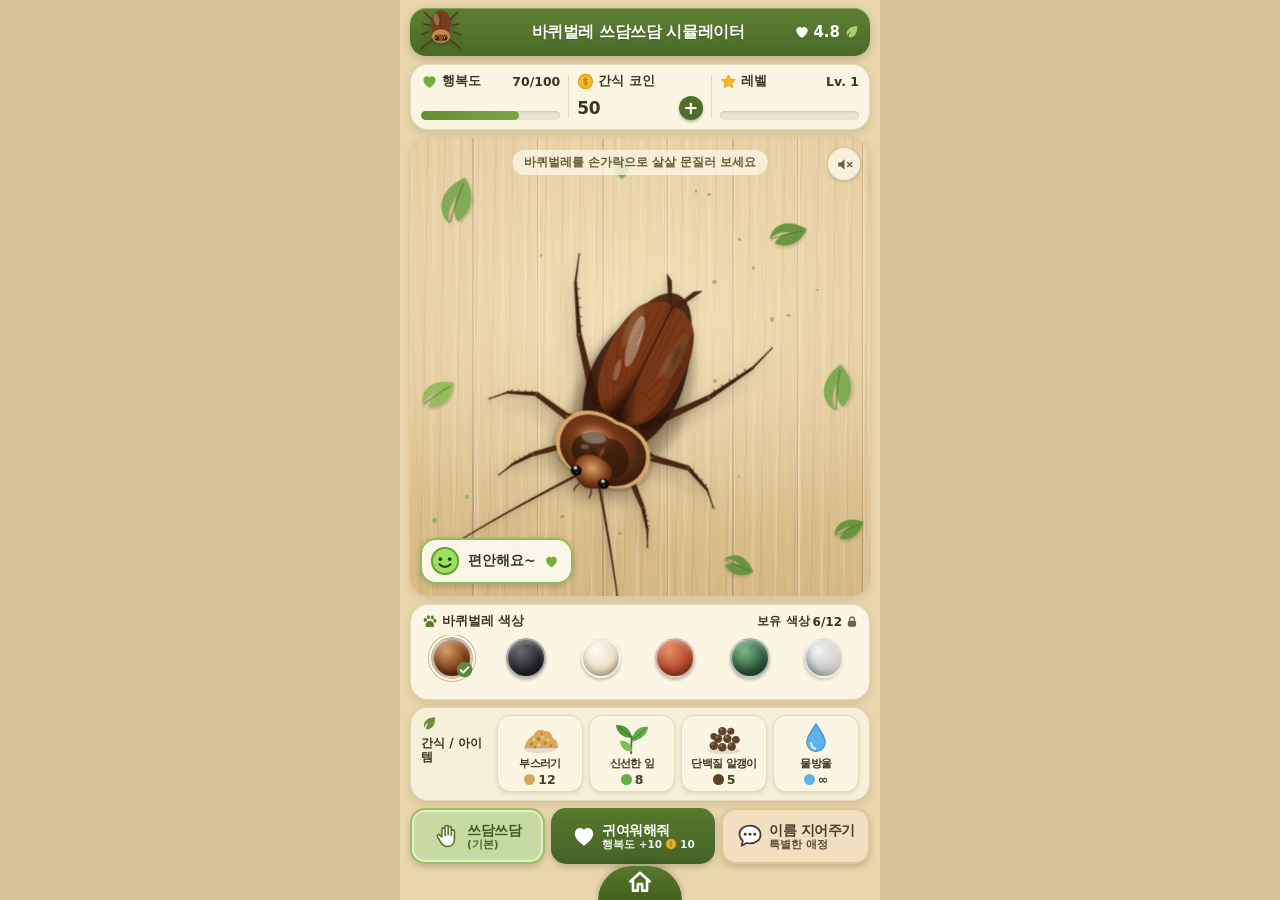
==== cockroach-pet/index.html @ 7bfbb733 "Add cockroach-pet and uv-sunscreen-test app files" ====
<!doctype html>
<html lang="ko">
<head>
<meta charset="utf-8">
<meta name="viewport" content="width=device-width,initial-scale=1,maximum-scale=1,user-scalable=no,viewport-fit=cover">
<meta name="theme-color" content="#4f6f2b">
<title>바퀴벌레 쓰담쓰담 시뮬레이터</title>
<link rel="icon" href="data:image/svg+xml,%3Csvg xmlns='http://www.w3.org/2000/svg' viewBox='0 0 32 32'%3E%3Crect width='32' height='32' rx='8' fill='%234f6f2b'/%3E%3Cellipse cx='16' cy='17' rx='8' ry='10' fill='%238b4a24'/%3E%3Ccircle cx='13' cy='20' r='2' fill='%23fff'/%3E%3Ccircle cx='19' cy='20' r='2' fill='%23fff'/%3E%3C/svg%3E">
<link rel="stylesheet" href="styles.css">
</head>
<body>
<!-- icon sprite -->
<svg width="0" height="0" style="position:absolute" aria-hidden="true">
  <defs>
    <symbol id="i-heart" viewBox="0 0 24 24"><path d="M12 21s-8.5-5.2-8.5-11.2C3.5 6.6 5.8 4.5 8.4 4.5c1.6 0 2.9.8 3.6 2 .7-1.2 2-2 3.6-2 2.6 0 4.9 2.1 4.9 5.3C20.5 15.8 12 21 12 21z" fill="currentColor"/></symbol>
    <symbol id="i-leaf" viewBox="0 0 24 24"><path d="M20 3C9 3 4 9 4 15c0 1.6.4 3 1 4C4.6 17 6 13 11 11c-3 3-4 6-4 9 8 1 13-5 13-17z" fill="currentColor"/></symbol>
    <symbol id="i-star" viewBox="0 0 24 24"><path d="M12 2.5l2.9 6 6.6.9-4.8 4.6 1.2 6.5L12 17.4 6.1 20.5l1.2-6.5L2.5 9.4l6.6-.9z" fill="#f7b92b" stroke="#e39a10" stroke-width="1.2" stroke-linejoin="round"/></symbol>
    <symbol id="i-coin" viewBox="0 0 24 24"><circle cx="12" cy="12" r="10" fill="#f6c038" stroke="#d99a12" stroke-width="1.6"/><circle cx="12" cy="12" r="7" fill="none" stroke="#e8a81c" stroke-width="1.2"/><path d="M12 7v10M14.5 9.2c-.6-.8-1.5-1.1-2.6-1.1-1.4 0-2.4.7-2.4 1.8 0 2.4 5.2 1.2 5.2 3.7 0 1.1-1.1 1.9-2.6 1.9-1.1 0-2.1-.4-2.7-1.2" fill="none" stroke="#b97a0a" stroke-width="1.5" stroke-linecap="round"/></symbol>
    <symbol id="i-paw" viewBox="0 0 24 24"><g fill="currentColor"><ellipse cx="6" cy="10" rx="2.2" ry="2.8"/><ellipse cx="10.5" cy="5.8" rx="2.2" ry="2.8"/><ellipse cx="16" cy="6.2" rx="2.2" ry="2.8"/><ellipse cx="19.6" cy="11" rx="2.2" ry="2.8"/><path d="M12.5 11c-3 0-6 3.5-6 6.3 0 2 1.5 2.7 3 2.7 1.2 0 1.9-.6 3-.6s1.8.6 3 .6c1.5 0 3-.7 3-2.7 0-2.8-3-6.3-6-6.3z"/></g></symbol>
    <symbol id="i-lock" viewBox="0 0 24 24"><rect x="5" y="10" width="14" height="10" rx="2.5" fill="currentColor"/><path d="M8 10V7.5a4 4 0 018 0V10" fill="none" stroke="currentColor" stroke-width="2.4"/></symbol>
    <symbol id="i-check" viewBox="0 0 24 24"><circle cx="12" cy="12" r="11" fill="#5a8a3a"/><path d="M6.5 12.5l3.8 3.8 7.2-7.6" fill="none" stroke="#fff" stroke-width="2.6" stroke-linecap="round" stroke-linejoin="round"/></symbol>
    <symbol id="i-home" viewBox="0 0 24 24"><path d="M3 11.5L12 3.5l9 8M5.5 10v10h4.5v-6h4v6h4.5V10" fill="none" stroke="#fff" stroke-width="2.4" stroke-linecap="round" stroke-linejoin="round"/></symbol>
    <symbol id="i-hand" viewBox="0 0 32 32"><g fill="#fff" stroke="#4f6f2b" stroke-width="1.8" stroke-linejoin="round" stroke-linecap="round"><path d="M9 17V8.5a1.8 1.8 0 013.6 0V15M12.6 14V5.8a1.8 1.8 0 013.6 0V14M16.2 14V6.8a1.8 1.8 0 013.6 0V15M19.8 15v-4.2a1.8 1.8 0 013.6 0V19c0 5-3 9-8.200 9-3.600 0-5.600-1.700-7.600-5l-3.600-6a1.700 1.700 0 012.900-1.800L9 17"/></g></symbol>
    <symbol id="i-chat" viewBox="0 0 32 32"><path d="M16 4C8.800 4 4 8.400 4 14c0 3 1.500 5.600 3.800 7.400L6.500 27l5.600-3c1.200.3 2.500.5 3.900.5 7.200 0 12-4.400 12-10S23.200 4 16 4z" fill="#fff" stroke="#4a3a28" stroke-width="2" stroke-linejoin="round"/><circle cx="10.500" cy="14" r="1.700" fill="#4a3a28"/><circle cx="16" cy="14" r="1.700" fill="#4a3a28"/><circle cx="21.500" cy="14" r="1.700" fill="#4a3a28"/></symbol>
    <symbol id="i-crumb" viewBox="0 0 48 40"><g><ellipse cx="24" cy="33" rx="19" ry="5" fill="#000" opacity=".1"/><path d="M6 32c0-8 6-12 10-15 3-6 9-9 14-5 3-1 8 2 9 8 4 2 7 6 6 12z" fill="#d9a85e"/><g fill="#b98338"><circle cx="14" cy="27" r="2"/><circle cx="22" cy="21" r="2.2"/><circle cx="30" cy="26" r="2"/><circle cx="37" cy="29" r="1.800"/><circle cx="26" cy="15" r="1.600"/><circle cx="18" cy="31" r="1.500"/></g><g fill="#efca84"><circle cx="17" cy="22" r="1.700"/><circle cx="27" cy="19" r="1.600"/><circle cx="33" cy="22" r="1.500"/><circle cx="23" cy="28" r="1.700"/></g></g></symbol>
    <symbol id="i-fleaf" viewBox="0 0 48 40"><g><path d="M23 38c0-8 0-14 1-20" stroke="#3f7a2e" stroke-width="2.200" fill="none" stroke-linecap="round"/><path d="M24 20C12 20 6 13 5 5c9-1 17 3 19 15z" fill="#4f9a3a"/><path d="M24 24C34 22 42 16 43 7c-10-1-18 4-19 17z" fill="#62ae48"/><path d="M24 36C14 36 10 30 10 23c8 0 14 4 14 13z" fill="#7bc25a"/><path d="M24 19C18 15 12 10 8 7M24 22c6-4 12-9 16-13" stroke="#2f6a22" stroke-width="1.200" fill="none" opacity=".6"/></g></symbol>
    <symbol id="i-pellet" viewBox="0 0 48 40"><g><ellipse cx="24" cy="35" rx="19" ry="4" fill="#000" opacity=".1"/><g fill="#5d4128"><circle cx="12" cy="29" r="5"/><circle cx="22" cy="31" r="5"/><circle cx="33" cy="30" r="5"/><circle cx="17" cy="21" r="5"/><circle cx="28" cy="21" r="5"/><circle cx="38" cy="22" r="4.500"/><circle cx="22" cy="12" r="5"/><circle cx="12" cy="18" r="4"/><circle cx="32" cy="12" r="4.200"/></g><g fill="#8d6a45"><circle cx="10.500" cy="27" r="1.700"/><circle cx="20.500" cy="29" r="1.700"/><circle cx="31.500" cy="28" r="1.700"/><circle cx="15.500" cy="19" r="1.700"/><circle cx="26.500" cy="19" r="1.700"/><circle cx="20.500" cy="10" r="1.700"/><circle cx="30.500" cy="10" r="1.500"/></g></g></symbol>
    <symbol id="i-drop" viewBox="0 0 48 48"><path d="M24 4C18 14 11 21 11 30a13 13 0 0026 0c0-9-7-16-13-26z" fill="#5eb2ea"/><path d="M24 4C18 14 11 21 11 30a13 13 0 0026 0c0-9-7-16-13-26z" fill="none" stroke="#3b8fc9" stroke-width="1.500"/><path d="M17 31c0 4 2.500 7 6 8" stroke="#fff" stroke-width="3" stroke-linecap="round" fill="none" opacity=".8"/></symbol>
    <symbol id="i-sound" viewBox="0 0 24 24"><path d="M4 9.500v5h3.500L12 18.500v-13L7.500 9.500z" fill="currentColor"/><path d="M15 9a4 4 0 010 6M17.500 6.500a8 8 0 010 11" fill="none" stroke="currentColor" stroke-width="2" stroke-linecap="round"/></symbol>
    <symbol id="i-mute" viewBox="0 0 24 24"><path d="M4 9.500v5h3.500L12 18.500v-13L7.500 9.500z" fill="currentColor"/><path d="M16 9.500l5 5M21 9.500l-5 5" stroke="currentColor" stroke-width="2" stroke-linecap="round"/></symbol>
    <!-- mini roach for header -->
    <symbol id="i-roach-mini" viewBox="0 0 60 60">
      <g fill="none" stroke="#5a3016" stroke-width="1.7" stroke-linecap="round">
        <path d="M22 44C14 50 8 54 5 58M38 44C46 50 52 54 55 58"/>
        <path d="M16 28L7 26M14 36L5 40M18 20L8 10M44 28L53 26M46 36L55 40M42 20L52 10"/>
      </g>
      <ellipse cx="30" cy="26" rx="13" ry="18" fill="#7a3d1c"/>
      <path d="M30 10C28 22 32 34 30 44" stroke="#4a2410" stroke-width="1" fill="none" opacity=".5"/>
      <ellipse cx="30" cy="42" rx="12" ry="9" fill="#c48a52"/>
      <path d="M22 40C20 44 22 48 30 49C38 48 40 44 38 40Z" fill="#8b4a24"/>
      <ellipse cx="24" cy="20" rx="3.5" ry="8" fill="#fff" opacity=".25" transform="rotate(-12 24 20)"/>
      <circle cx="24.5" cy="45" r="2.6" fill="#1a120c"/><circle cx="35.5" cy="45" r="2.6" fill="#1a120c"/>
      <circle cx="23.6" cy="44.2" r=".8" fill="#fff"/><circle cx="34.6" cy="44.2" r=".8" fill="#fff"/>
    </symbol>
  </defs>
</svg>

<div id="app">
  <header class="top">
    <svg class="top-roach"><use href="#i-roach-mini"/></svg>
    <h1>바퀴벌레 쓰담쓰담 시뮬레이터</h1>
    <button class="rating" id="ratingBtn" aria-label="평점 4.8"><svg class="ic"><use href="#i-heart"/></svg><b>4.8</b><svg class="ic leaf"><use href="#i-leaf"/></svg></button>
  </header>

  <section class="card stats" aria-label="상태">
    <div class="stat">
      <div class="stat-h"><span class="lbl"><svg class="ic green"><use href="#i-heart"/></svg>행복도</span><b id="happyTxt">92/100</b></div>
      <div class="bar"><i id="happyBar"></i></div>
    </div>
    <div class="vsep"></div>
    <div class="stat coin">
      <div class="stat-h"><span class="lbl"><svg class="ic coinic"><use href="#i-coin"/></svg>간식 코인</span></div>
      <div class="coin-row"><b id="coinTxt">0</b><button id="coinPlus" class="plus" aria-label="무료 코인 받기">+</button></div>
    </div>
    <div class="vsep"></div>
    <div class="stat">
      <div class="stat-h"><span class="lbl"><svg class="ic"><use href="#i-star"/></svg>레벨</span><b id="lvTxt">Lv. 1</b></div>
      <div class="bar xp"><i id="xpBar"></i></div>
    </div>
  </section>

  <main id="stage" class="stage">
    <div class="wood"></div>
    <div id="leaves" class="leaves"></div>
    <button id="soundBtn" class="sound" aria-label="소리 켜기/끄기"><svg><use href="#i-mute"/></svg></button>
    <div id="fx" class="fx"></div>

    <div id="petPos" class="pet-pos">
      <div id="nameTag" class="name-tag" hidden><svg class="ic"><use href="#i-heart"/></svg><span id="nameTxt"></span></div>
      <div id="petRot" class="pet-rot">
        <div id="petLean" class="pet-lean">
          <div id="petSquish" class="pet-squish">
            <svg id="pet" class="roach" viewBox="0 0 400 440" aria-label="바퀴벌레">
              <defs>
                <radialGradient id="gWing" cx="32%" cy="28%" r="82%"><stop offset="0" style="stop-color:var(--c1)" stop-opacity=".55"/><stop offset=".22" style="stop-color:var(--c2)"/><stop offset=".72" style="stop-color:var(--c2)"/><stop offset="1" style="stop-color:var(--c3)"/></radialGradient>
                <radialGradient id="gWingR" cx="62%" cy="34%" r="82%"><stop offset="0" style="stop-color:var(--c1)" stop-opacity=".28"/><stop offset=".25" style="stop-color:var(--c2)"/><stop offset=".7" style="stop-color:var(--c2)"/><stop offset="1" style="stop-color:var(--c3)"/></radialGradient>
                <radialGradient id="gAbd" cx="40%" cy="40%" r="75%"><stop offset="0" style="stop-color:var(--c2)"/><stop offset=".7" style="stop-color:var(--c3)"/><stop offset="1" style="stop-color:var(--c3)"/></radialGradient>
                <radialGradient id="gPro" cx="38%" cy="38%" r="72%"><stop offset="0" style="stop-color:var(--c1)" stop-opacity=".85"/><stop offset=".35" style="stop-color:var(--c2)"/><stop offset="1" style="stop-color:var(--c3)"/></radialGradient>
                <radialGradient id="gProPale" cx="48%" cy="50%" r="55%"><stop offset="0" style="stop-color:var(--c2)" stop-opacity=".15"/><stop offset=".55" style="stop-color:var(--c3)" stop-opacity=".35"/><stop offset="1" style="stop-color:var(--c3)" stop-opacity="0"/></radialGradient>
                <radialGradient id="gHead" cx="45%" cy="40%" r="70%"><stop offset="0" style="stop-color:var(--c1)"/><stop offset=".6" style="stop-color:var(--c2)"/><stop offset="1" style="stop-color:var(--c3)"/></radialGradient>
                <radialGradient id="gEye" cx="35%" cy="32%" r="70%"><stop offset="0" stop-color="#3a2a1c"/><stop offset=".45" stop-color="#120e0b"/><stop offset="1" stop-color="#000"/></radialGradient>
                <linearGradient id="gShine" x1="0" y1="0" x2="0.3" y2="1"><stop offset="0" stop-color="#fff" stop-opacity=".7"/><stop offset="1" stop-color="#fff" stop-opacity="0"/></linearGradient>
                <linearGradient id="gSeam" x1="0" y1="0" x2="1" y2="0"><stop offset="0" style="stop-color:var(--c3)" stop-opacity="0"/><stop offset=".5" style="stop-color:var(--c3)" stop-opacity=".85"/><stop offset="1" style="stop-color:var(--c3)" stop-opacity="0"/></linearGradient>
                <filter id="fChitin" x="-8%" y="-8%" width="116%" height="116%" color-interpolation-filters="sRGB">
                  <feTurbulence type="fractalNoise" baseFrequency="0.85 .7" numOctaves="3" seed="7" result="n"/>
                  <feColorMatrix in="n" type="matrix" values="0 0 0 0 0.45  0 0 0 0 0.32  0 0 0 0 0.18  0 0 0 0.22 0" result="grain"/>
                  <feBlend in="SourceGraphic" in2="grain" mode="overlay" result="g"/>
                  <feComposite in="g" in2="SourceAlpha" operator="in"/>
                </filter>
                <filter id="fFine" x="-8%" y="-8%" width="116%" height="116%" color-interpolation-filters="sRGB">
                  <feTurbulence type="fractalNoise" baseFrequency="1.8 1.5" numOctaves="2" seed="3" result="n"/>
                  <feColorMatrix in="n" type="matrix" values="0 0 0 0 0.5  0 0 0 0 0.45  0 0 0 0 0.35  0 0 0 0.1 0" result="grain"/>
                  <feBlend in="SourceGraphic" in2="grain" mode="soft-light" result="g"/>
                  <feComposite in="g" in2="SourceAlpha" operator="in"/>
                </filter>
                <filter id="fSoftBlur" x="-20%" y="-20%" width="140%" height="140%">
                  <feGaussianBlur stdDeviation="7"/>
                </filter>
              </defs>

              <!-- contact shadow on the wood -->
              <ellipse class="shadow" cx="206" cy="268" rx="78" ry="128" fill="#2a180c" opacity=".22" filter="url(#fSoftBlur)"/>

              <!-- antennae (under the head / pronotum) -->
              <g class="ant antL">
                <path class="ant-body" d="M 180.7 397.1 L 176.8 402.5 L 172.8 408.0 L 168.7 413.6 L 164.5 419.3 L 160.3 425.2 L 156.1 431.1 L 151.8 437.0 L 147.4 443.1 L 143.1 449.3 L 138.6 455.5 L 134.2 461.8 L 129.7 468.2 L 125.2 474.6 L 120.7 481.1 L 116.2 487.6 L 111.6 494.2 L 107.1 500.9 L 102.6 507.6 L 98.0 514.4 L 93.5 521.2 L 89.0 528.0 L 84.5 534.9 L 80.1 541.8 L 75.7 548.7 L 71.3 555.7 L 66.9 562.7 L 62.6 569.7 L 58.3 576.7 L 54.1 583.8 L 50.0 590.8 L 45.9 597.9 L 41.8 604.9 L 42.2 605.1 L 46.3 598.1 L 50.4 591.1 L 54.7 584.1 L 58.9 577.1 L 63.3 570.1 L 67.7 563.2 L 72.1 556.2 L 76.6 549.3 L 81.1 542.4 L 85.6 535.6 L 90.1 528.8 L 94.7 522.0 L 99.3 515.2 L 103.9 508.5 L 108.5 501.9 L 113.1 495.3 L 117.7 488.7 L 122.3 482.2 L 126.9 475.8 L 131.5 469.4 L 136.0 463.1 L 140.5 456.8 L 145.0 450.7 L 149.5 444.6 L 153.9 438.6 L 158.2 432.6 L 162.6 426.8 L 166.8 421.0 L 171.0 415.4 L 175.2 409.8 L 179.3 404.3 L 183.3 398.9 Z"/>
                <g class="ant-rings"><circle cx="174.0" cy="408.9" r="1.15"/><circle cx="165.7" cy="420.2" r="1.10"/><circle cx="157.2" cy="431.8" r="1.05"/><circle cx="148.5" cy="443.8" r="1.00"/><circle cx="139.6" cy="456.2" r="0.95"/><circle cx="130.6" cy="468.8" r="0.90"/><circle cx="121.5" cy="481.6" r="0.85"/><circle cx="112.4" cy="494.8" r="0.80"/><circle cx="103.2" cy="508.1" r="0.75"/><circle cx="94.1" cy="521.6" r="0.70"/><circle cx="85.1" cy="535.2" r="0.65"/><circle cx="76.1" cy="549.0" r="0.60"/><circle cx="67.3" cy="562.9" r="0.55"/><circle cx="58.6" cy="576.9" r="0.50"/><circle cx="50.2" cy="590.9" r="0.45"/></g>
              </g>
              <g class="ant antR">
                <path class="ant-body" d="M 216.7 398.9 L 220.7 404.3 L 224.8 409.8 L 229.0 415.4 L 233.2 421.0 L 237.4 426.8 L 241.8 432.6 L 246.1 438.6 L 250.5 444.6 L 255.0 450.7 L 259.5 456.8 L 264.0 463.1 L 268.5 469.4 L 273.1 475.8 L 277.7 482.2 L 282.3 488.7 L 286.9 495.3 L 291.5 501.9 L 296.1 508.5 L 300.7 515.2 L 305.3 522.0 L 309.9 528.8 L 314.4 535.6 L 318.9 542.4 L 323.4 549.3 L 327.9 556.2 L 332.3 563.2 L 336.7 570.1 L 341.1 577.1 L 345.3 584.1 L 349.6 591.1 L 353.7 598.1 L 357.8 605.1 L 358.2 604.9 L 354.1 597.9 L 350.0 590.8 L 345.9 583.8 L 341.7 576.7 L 337.4 569.7 L 333.1 562.7 L 328.7 555.7 L 324.3 548.7 L 319.9 541.8 L 315.5 534.9 L 311.0 528.0 L 306.5 521.2 L 302.0 514.4 L 297.4 507.6 L 292.9 500.9 L 288.4 494.2 L 283.8 487.6 L 279.3 481.1 L 274.8 474.6 L 270.3 468.2 L 265.8 461.8 L 261.4 455.5 L 256.9 449.3 L 252.6 443.1 L 248.2 437.0 L 243.9 431.1 L 239.7 425.2 L 235.5 419.3 L 231.3 413.6 L 227.2 408.0 L 223.2 402.5 L 219.3 397.1 Z"/>
                <g class="ant-rings"><circle cx="226.0" cy="408.9" r="1.15"/><circle cx="234.3" cy="420.2" r="1.10"/><circle cx="242.8" cy="431.8" r="1.05"/><circle cx="251.5" cy="443.8" r="1.00"/><circle cx="260.4" cy="456.2" r="0.95"/><circle cx="269.4" cy="468.8" r="0.90"/><circle cx="278.5" cy="481.6" r="0.85"/><circle cx="287.6" cy="494.8" r="0.80"/><circle cx="296.8" cy="508.1" r="0.75"/><circle cx="305.9" cy="521.6" r="0.70"/><circle cx="314.9" cy="535.2" r="0.65"/><circle cx="323.9" cy="549.0" r="0.60"/><circle cx="332.7" cy="562.9" r="0.55"/><circle cx="341.4" cy="576.9" r="0.50"/><circle cx="349.8" cy="590.9" r="0.45"/></g>
              </g>

              <g class="legs">
                <g class="leg lL1">
        <path class="coxa" d="M 161.1 350.3 L 156.7 353.9 L 152.3 357.5 L 147.9 361.2 L 143.5 364.8 L 148.5 371.2 L 153.1 367.8 L 157.7 364.5 L 162.3 361.1 L 166.9 357.7 Z"/>
        <path class="femur" d="M 143.5 365.2 L 138.0 370.3 L 132.4 375.5 L 126.9 380.6 L 121.3 385.8 L 115.8 390.9 L 110.3 396.1 L 113.7 399.9 L 119.5 395.1 L 125.3 390.2 L 131.1 385.4 L 136.9 380.5 L 142.7 375.7 L 148.5 370.8 Z"/>
        <path class="tibia" d="M 110.2 396.7 L 107.0 401.1 L 103.8 405.5 L 100.6 409.9 L 97.4 414.4 L 94.2 418.8 L 91.0 423.2 L 93.0 424.8 L 96.5 420.6 L 99.9 416.3 L 103.4 412.1 L 106.8 407.8 L 110.3 403.6 L 113.8 399.3 Z"/>
        <g class="spines"><line x1="108.4" y1="402.7" x2="106.0" y2="399.0"/><line x1="103.7" y1="408.7" x2="101.3" y2="405.1"/><line x1="99.1" y1="414.8" x2="96.7" y2="411.1"/><line x1="94.4" y1="420.9" x2="92.0" y2="417.2"/></g>
        <path class="tarsus" d="M 91.1 423.5 L 88.7 428.6 L 86.4 433.7 L 84.1 438.8 L 81.7 443.9 L 82.3 444.1 L 84.9 439.2 L 87.6 434.3 L 90.3 429.4 L 92.9 424.5 Z"/>
        <path class="claw" d="M 82.0 444.0 L 79.3 446.2 M 82.0 444.0 L 81.8 447.5"/>
        <circle class="joint" cx="146.0" cy="368.0" r="2.8"/>
        <circle class="joint" cx="112.0" cy="398.0" r="2.2"/>
        <circle class="joint" cx="92.0" cy="424.0" r="1.6"/>
      </g><g class="leg lR1">
        <path class="coxa" d="M 233.1 357.7 L 237.7 361.1 L 242.3 364.5 L 246.9 367.8 L 251.5 371.2 L 256.5 364.8 L 252.1 361.2 L 247.7 357.5 L 243.3 353.9 L 238.9 350.3 Z"/>
        <path class="femur" d="M 251.5 370.8 L 257.3 375.7 L 263.1 380.5 L 268.9 385.4 L 274.7 390.2 L 280.5 395.1 L 286.3 399.9 L 289.7 396.1 L 284.2 390.9 L 278.7 385.8 L 273.1 380.6 L 267.6 375.5 L 262.0 370.3 L 256.5 365.2 Z"/>
        <path class="tibia" d="M 286.2 399.3 L 289.7 403.6 L 293.2 407.8 L 296.6 412.1 L 300.1 416.3 L 303.5 420.6 L 307.0 424.8 L 309.0 423.2 L 305.8 418.8 L 302.6 414.4 L 299.4 409.9 L 296.2 405.5 L 293.0 401.1 L 289.8 396.7 Z"/>
        <g class="spines"><line x1="291.6" y1="402.7" x2="294.0" y2="399.0"/><line x1="296.3" y1="408.7" x2="298.7" y2="405.1"/><line x1="300.9" y1="414.8" x2="303.3" y2="411.1"/><line x1="305.6" y1="420.9" x2="308.0" y2="417.2"/></g>
        <path class="tarsus" d="M 307.1 424.5 L 309.7 429.4 L 312.4 434.3 L 315.1 439.2 L 317.7 444.1 L 318.3 443.9 L 315.9 438.8 L 313.6 433.7 L 311.3 428.6 L 308.9 423.5 Z"/>
        <path class="claw" d="M 318.0 444.0 L 318.2 447.5 M 318.0 444.0 L 320.7 446.2"/>
        <circle class="joint" cx="254.0" cy="368.0" r="2.8"/>
        <circle class="joint" cx="288.0" cy="398.0" r="2.2"/>
        <circle class="joint" cx="308.0" cy="424.0" r="1.6"/>
      </g><g class="leg lL2">
        <path class="coxa" d="M 155.1 318.6 L 149.1 319.8 L 143.2 321.1 L 137.2 322.3 L 131.3 323.6 L 132.7 332.4 L 138.8 331.7 L 144.8 330.9 L 150.9 330.2 L 156.9 329.4 Z"/>
        <path class="femur" d="M 132.8 323.8 L 123.7 322.4 L 114.7 320.9 L 105.7 319.5 L 96.6 318.0 L 87.6 316.6 L 78.5 315.1 L 77.5 320.9 L 86.4 322.7 L 95.4 324.6 L 104.3 326.5 L 113.3 328.4 L 122.3 330.3 L 131.2 332.2 Z"/>
        <path class="tibia" d="M 77.0 315.7 L 70.8 318.6 L 64.5 321.4 L 58.3 324.2 L 52.0 327.0 L 45.7 329.9 L 39.5 332.7 L 40.5 335.3 L 46.9 332.8 L 53.3 330.3 L 59.7 327.8 L 66.2 325.3 L 72.6 322.8 L 79.0 320.3 Z"/>
        <g class="spines"><line x1="71.2" y1="320.9" x2="70.9" y2="316.5"/><line x1="62.3" y1="324.6" x2="62.0" y2="320.2"/><line x1="53.4" y1="328.3" x2="53.2" y2="324.0"/><line x1="44.6" y1="332.1" x2="44.3" y2="327.7"/></g>
        <path class="tarsus" d="M 39.2 333.2 L 34.9 337.9 L 30.5 342.5 L 26.1 347.1 L 21.8 351.8 L 22.2 352.2 L 26.9 347.9 L 31.5 343.5 L 36.1 339.1 L 40.8 334.8 Z"/>
        <path class="claw" d="M 22.0 352.0 L 18.7 353.3 M 22.0 352.0 L 20.7 355.3"/>
        <circle class="joint" cx="132.0" cy="328.0" r="2.8"/>
        <circle class="joint" cx="78.0" cy="318.0" r="2.2"/>
        <circle class="joint" cx="40.0" cy="334.0" r="1.6"/>
      </g><g class="leg lR2">
        <path class="coxa" d="M 243.1 329.4 L 249.1 330.2 L 255.2 330.9 L 261.2 331.7 L 267.3 332.4 L 268.7 323.6 L 262.8 322.3 L 256.8 321.1 L 250.9 319.8 L 244.9 318.6 Z"/>
        <path class="femur" d="M 268.8 332.2 L 277.7 330.3 L 286.7 328.4 L 295.7 326.5 L 304.6 324.6 L 313.6 322.7 L 322.5 320.9 L 321.5 315.1 L 312.4 316.6 L 303.4 318.0 L 294.3 319.5 L 285.3 320.9 L 276.3 322.4 L 267.2 323.8 Z"/>
        <path class="tibia" d="M 321.0 320.3 L 327.4 322.8 L 333.8 325.3 L 340.3 327.8 L 346.7 330.3 L 353.1 332.8 L 359.5 335.3 L 360.5 332.7 L 354.3 329.9 L 348.0 327.0 L 341.7 324.2 L 335.5 321.4 L 329.2 318.6 L 323.0 315.7 Z"/>
        <g class="spines"><line x1="328.8" y1="320.9" x2="329.1" y2="316.5"/><line x1="337.7" y1="324.6" x2="338.0" y2="320.2"/><line x1="346.6" y1="328.3" x2="346.8" y2="324.0"/><line x1="355.4" y1="332.1" x2="355.7" y2="327.7"/></g>
        <path class="tarsus" d="M 359.2 334.8 L 363.9 339.1 L 368.5 343.5 L 373.1 347.9 L 377.8 352.2 L 378.2 351.8 L 373.9 347.1 L 369.5 342.5 L 365.1 337.9 L 360.8 333.2 Z"/>
        <path class="claw" d="M 378.0 352.0 L 379.3 355.3 M 378.0 352.0 L 381.3 353.3"/>
        <circle class="joint" cx="268.0" cy="328.0" r="2.8"/>
        <circle class="joint" cx="322.0" cy="318.0" r="2.2"/>
        <circle class="joint" cx="360.0" cy="334.0" r="1.6"/>
      </g><g class="leg lL3">
        <path class="coxa" d="M 171.9 289.1 L 166.7 285.3 L 161.6 281.5 L 156.4 277.7 L 151.3 273.9 L 144.7 282.1 L 149.6 286.3 L 154.4 290.5 L 159.3 294.7 L 164.1 298.9 Z"/>
        <path class="femur" d="M 151.9 274.9 L 143.0 264.4 L 134.1 253.9 L 125.2 243.4 L 116.3 232.9 L 107.4 222.5 L 98.5 212.0 L 93.5 216.0 L 102.0 226.9 L 110.4 237.7 L 118.8 248.6 L 127.3 259.4 L 135.7 270.3 L 144.1 281.1 Z"/>
        <path class="tibia" d="M 98.4 212.6 L 91.8 201.7 L 85.3 190.8 L 78.8 179.9 L 72.3 169.0 L 65.8 158.2 L 59.3 147.3 L 56.7 148.7 L 62.9 159.8 L 69.0 171.0 L 75.2 182.1 L 81.3 193.2 L 87.5 204.3 L 93.6 215.4 Z"/>
        <g class="spines"><line x1="89.2" y1="202.1" x2="94.7" y2="201.1"/><line x1="82.5" y1="190.6" x2="88.0" y2="189.5"/><line x1="75.9" y1="179.0" x2="81.4" y2="178.0"/><line x1="69.2" y1="167.5" x2="74.7" y2="166.4"/><line x1="62.6" y1="155.9" x2="68.1" y2="154.9"/></g>
        <path class="tarsus" d="M 59.1 147.6 L 55.9 138.7 L 52.7 129.8 L 49.5 120.8 L 46.3 111.9 L 45.7 112.1 L 48.5 121.2 L 51.3 130.2 L 54.1 139.3 L 56.9 148.4 Z"/>
        <path class="claw" d="M 46.0 112.0 L 46.3 108.5 M 46.0 112.0 L 43.7 109.4"/>
        <circle class="joint" cx="148.0" cy="278.0" r="3.4"/>
        <circle class="joint" cx="96.0" cy="214.0" r="2.6"/>
        <circle class="joint" cx="58.0" cy="148.0" r="1.6"/>
      </g><g class="leg lR3">
        <path class="coxa" d="M 235.9 298.9 L 240.7 294.7 L 245.6 290.5 L 250.4 286.3 L 255.3 282.1 L 248.7 273.9 L 243.6 277.7 L 238.4 281.5 L 233.3 285.3 L 228.1 289.1 Z"/>
        <path class="femur" d="M 255.9 281.1 L 264.3 270.3 L 272.7 259.4 L 281.2 248.6 L 289.6 237.7 L 298.0 226.9 L 306.5 216.0 L 301.5 212.0 L 292.6 222.5 L 283.7 232.9 L 274.8 243.4 L 265.9 253.9 L 257.0 264.4 L 248.1 274.9 Z"/>
        <path class="tibia" d="M 306.4 215.4 L 312.5 204.3 L 318.7 193.2 L 324.8 182.1 L 331.0 171.0 L 337.1 159.8 L 343.3 148.7 L 340.7 147.3 L 334.2 158.2 L 327.7 169.0 L 321.2 179.9 L 314.7 190.8 L 308.2 201.7 L 301.6 212.6 Z"/>
        <g class="spines"><line x1="310.8" y1="202.1" x2="305.3" y2="201.1"/><line x1="317.5" y1="190.6" x2="312.0" y2="189.5"/><line x1="324.1" y1="179.0" x2="318.6" y2="178.0"/><line x1="330.8" y1="167.5" x2="325.3" y2="166.4"/><line x1="337.4" y1="155.9" x2="331.9" y2="154.9"/></g>
        <path class="tarsus" d="M 343.1 148.4 L 345.9 139.3 L 348.7 130.2 L 351.5 121.2 L 354.3 112.1 L 353.7 111.9 L 350.5 120.8 L 347.3 129.8 L 344.1 138.7 L 340.9 147.6 Z"/>
        <path class="claw" d="M 354.0 112.0 L 356.3 109.4 M 354.0 112.0 L 353.7 108.5"/>
        <circle class="joint" cx="252.0" cy="278.0" r="3.4"/>
        <circle class="joint" cx="304.0" cy="214.0" r="2.6"/>
        <circle class="joint" cx="342.0" cy="148.0" r="1.6"/>
      </g>
              </g>

              <g class="torso">
                <!-- abdomen under the wings, scalloped sides showing -->
                <g class="abd" filter="url(#fChitin)">
                  <path class="abd-body" d="M 200 100
                    C 184 100, 170 116, 162 136
                    C 146 170, 136 202, 134 232
                    C 132 266, 140 296, 154 320
                    C 168 328, 232 328, 246 320
                    C 260 296, 268 266, 266 232
                    C 264 202, 254 170, 238 136
                    C 230 116, 216 100, 200 100 Z"/>
                  <g class="segs"><path d="M 180.0 128.0 Q 200 124.5 220.0 128.0"/><path d="M 175.2 148.0 Q 200 144.5 224.8 148.0"/><path d="M 170.3 168.0 Q 200 164.5 229.7 168.0"/><path d="M 164.9 190.0 Q 200 186.5 235.1 190.0"/><path d="M 159.5 212.0 Q 200 208.5 240.5 212.0"/><path d="M 154.1 234.0 Q 200 230.5 245.9 234.0"/><path d="M 148.8 256.0 Q 200 252.5 251.2 256.0"/><path d="M 143.9 276.0 Q 200 272.5 256.1 276.0"/><path d="M 139.5 294.0 Q 200 290.5 260.5 294.0"/></g>
                </g>

                <!-- cerci at the tail -->
                <g class="cerci">
                  <path d="M 193 116 C 184 102, 178 90, 172 80 L 182 86 C 188 98, 193 110, 198 118 Z"/>
                  <path d="M 207 116 C 216 102, 222 90, 228 80 L 218 86 C 212 98, 207 110, 202 118 Z"/>
                </g>

                <!-- tegmina (wing covers) -->
                <g class="wings" filter="url(#fChitin)">
                  <path class="wing wingL" d="M 201 308
                    C 178 304, 154 288, 146 248
                    C 138 208, 142 168, 156 140
                    C 168 122, 186 113, 200 118
                    C 202 170, 204 250, 201 308 Z" fill="url(#gWing)"/>
                  <path class="wing wingR" d="M 199 308
                    C 222 304, 246 288, 254 248
                    C 262 208, 258 168, 244 140
                    C 232 122, 214 113, 200 118
                    C 198 170, 196 250, 199 308 Z" fill="url(#gWingR)"/>
                  <path class="wing-shade" d="M 199 308
                    C 222 304, 246 288, 254 248
                    C 262 208, 258 168, 244 140
                    C 238 155, 248 210, 244 255
                    C 238 285, 220 304, 199 308 Z" fill="var(--c3)" opacity=".28"/>
                  <g class="veins veinsL"><path d="M 194.0 302.0 Q 190.0 212.0 194.0 122.0"/><path d="M 194.0 302.0 Q 184.0 214.0 184.0 126.0"/><path d="M 194.0 302.0 Q 177.0 220.0 172.0 138.0"/><path d="M 194.0 302.0 Q 170.0 231.0 160.0 160.0"/><path d="M 194.0 302.0 Q 164.0 246.0 150.0 190.0"/><path d="M 194.0 302.0 Q 162.0 266.0 148.0 230.0"/><path d="M 194.0 302.0 Q 165.0 283.5 156.0 265.0"/><path d="M 182.0 170.0 L 164.0 178.0"/><path d="M 186.0 210.0 L 158.0 218.0"/><path d="M 188.0 250.0 L 160.0 255.0"/></g>
                  <g class="veins veinsR"><path d="M 206.0 302.0 Q 210.0 212.0 206.0 122.0"/><path d="M 206.0 302.0 Q 216.0 214.0 216.0 126.0"/><path d="M 206.0 302.0 Q 223.0 220.0 228.0 138.0"/><path d="M 206.0 302.0 Q 230.0 231.0 240.0 160.0"/><path d="M 206.0 302.0 Q 236.0 246.0 250.0 190.0"/><path d="M 206.0 302.0 Q 238.0 266.0 252.0 230.0"/><path d="M 206.0 302.0 Q 235.0 283.5 244.0 265.0"/><path d="M 218.0 170.0 L 236.0 178.0"/><path d="M 214.0 210.0 L 242.0 218.0"/><path d="M 212.0 250.0 L 240.0 255.0"/></g>
                  <!-- center seam -->
                  <path class="seam" d="M 200 118 C 199 170, 201 250, 200 306"/>
                  <!-- specular highlights -->
                  <ellipse cx="172" cy="188" rx="9" ry="38" fill="#fff" opacity=".34" transform="rotate(-9 172 188)"/>
                  <ellipse cx="168" cy="236" rx="4.5" ry="16" fill="#fff" opacity=".22" transform="rotate(-11 168 236)"/>
                  <path d="M 166 152 C 170 148, 180 160, 178 190" fill="none" stroke="#fff" stroke-width="2.2" stroke-linecap="round" opacity=".28"/>
                  <ellipse cx="228" cy="200" rx="6" ry="20" fill="#fff" opacity=".08" transform="rotate(8 228 200)"/>
                </g>

                <!-- pronotum shield -->
                <g class="pron" filter="url(#fFine)">
                  <!-- pale tan margin, slim, strongest at the sides and rear -->
                  <path class="pro-pale" d="M 200 302
                    C 238 296, 266 312, 270 342
                    C 274 364, 262 386, 230 394
                    C 216 398, 184 398, 170 394
                    C 138 386, 126 364, 130 342
                    C 134 312, 162 296, 200 302 Z"/>
                  <!-- mid-brown disc, only a slim inset so the rim stays thin; front almost flush -->
                  <path class="pro-body" d="M 200 307
                    C 234 302, 260 316, 264 342
                    C 267 362, 256 384, 228 392
                    C 214 396, 186 396, 172 392
                    C 144 384, 133 362, 136 342
                    C 140 316, 166 302, 200 307 Z" fill="url(#gPro)"/>
                  <!-- dark central blotches (American cockroach mask) -->
                  <path class="pro-blotch" d="M 200 330
                    C 184 324, 166 332, 158 350
                    C 152 368, 166 382, 190 384
                    C 196 374, 198 356, 200 342 Z"/>
                  <path class="pro-blotch" d="M 200 330
                    C 216 324, 234 332, 242 350
                    C 248 368, 234 382, 210 384
                    C 204 374, 202 356, 200 342 Z"/>
                  <ellipse cx="200" cy="352" rx="20" ry="14" fill="url(#gProPale)"/>
                  <ellipse cx="180" cy="338" rx="18" ry="9" fill="#fff" opacity=".28" transform="rotate(-16 180 338)"/>
                  <ellipse cx="174" cy="356" rx="6" ry="3.5" fill="#fff" opacity=".2" transform="rotate(-20 174 356)"/>
                  <path class="pro-edge" d="M 200 300
                    C 240 294, 268 310, 274 342
                    C 278 366, 264 388, 232 396
                    C 216 400, 184 400, 168 396
                    C 136 388, 122 366, 126 342
                    C 132 310, 160 294, 200 300 Z" fill="none"/>
                </g>

                <!-- head (peeking from under the front of the pronotum) -->
                <g class="head">
                  <g class="headbob">
                    <path class="head-body" d="M 172 378
                      C 174 366, 186 360, 200 360
                      C 214 360, 226 366, 228 378
                      C 230 390, 222 404, 200 408
                      C 178 404, 170 390, 172 378 Z" fill="url(#gHead)"/>
                    <path class="head-edge" d="M 172 378
                      C 174 366, 186 360, 200 360
                      C 214 360, 226 366, 228 378
                      C 230 390, 222 404, 200 408
                      C 178 404, 170 390, 172 378 Z" fill="none"/>
                    <g class="eyes">
                      <g class="eye">
                        <ellipse cx="178" cy="392" rx="8.2" ry="7.4" fill="url(#gEye)"/>
                        <ellipse cx="175.6" cy="389.2" rx="2.6" ry="2.1" fill="#fff" opacity=".9"/>
                        <ellipse cx="180.2" cy="393.8" rx="1.1" ry=".8" fill="#fff" opacity=".55"/>
                      </g>
                      <g class="eye">
                        <ellipse cx="222" cy="392" rx="8.2" ry="7.4" fill="url(#gEye)"/>
                        <ellipse cx="219.6" cy="389.2" rx="2.6" ry="2.1" fill="#fff" opacity=".9"/>
                        <ellipse cx="224.2" cy="393.8" rx="1.1" ry=".8" fill="#fff" opacity=".55"/>
                      </g>
                    </g>
                    <g class="lids">
                      <path d="M 169.5 390 A 8.2 7.4 0 0 1 186.5 390"/>
                      <path d="M 213.5 390 A 8.2 7.4 0 0 1 230.5 390"/>
                    </g>
                    <!-- palps / mandibles (for eating) -->
                    <g class="palps">
                      <path class="palp palpL" d="M 192 404 C 188 412, 186 416, 188 420"/>
                      <path class="palp palpR" d="M 208 404 C 212 412, 214 416, 212 420"/>
                    </g>
                    <g class="chew"><circle cx="196" cy="412" r="1.8"/><circle cx="204" cy="413" r="1.4"/></g>
                    <!-- kept for JS/CSS compatibility; hidden by default, almost unused on the realistic face -->
                    <g class="brows"><path d="M 170 382 L 186 386"/><path d="M 230 382 L 214 386"/></g>
                    <path class="m m-smile" d="M 194 402 Q 200 406 206 402"/>
                    <ellipse class="m m-open" cx="200" cy="404" rx="3.2" ry="2.2"/>
                    <path class="m m-flat" d="M 194 403 Q 200 401 206 403"/>
                  </g>
                  <ellipse class="hit-head" cx="200" cy="382" rx="50" ry="40" fill="transparent"/>
                </g>
              </g>

              <ellipse class="hit-back" cx="200" cy="210" rx="76" ry="112" fill="transparent"/>
              <ellipse class="hit-head" cx="200" cy="382" rx="50" ry="40" fill="transparent"/>
            </svg>
          </div>
        </div>
      </div>
    </div>

    <div id="mood" class="mood"><svg class="face" viewBox="0 0 32 32"><circle cx="16" cy="16" r="14" fill="#9be15d" stroke="#5fa02f" stroke-width="2"/><g id="faceG"></g></svg><span id="moodTxt">기분이 좋아요!</span><svg class="ic green mh"><use href="#i-heart"/></svg></div>
    <div id="hint" class="hint">바퀴벌레를 손가락으로 살살 문질러 보세요</div>
  </main>

  <section class="panel">
    <div class="card colors">
      <div class="row-h"><span class="lbl"><svg class="ic paw"><use href="#i-paw"/></svg>바퀴벌레 색상</span><span class="own">보유 색상 <b id="ownTxt">6/12</b> <svg class="ic lk"><use href="#i-lock"/></svg></span></div>
      <div id="swatches" class="swatches"></div>
    </div>
    <div class="card snacks">
      <div class="row-h snack-h"><span class="lbl"><svg class="ic leaf2"><use href="#i-leaf"/></svg>간식 / 아이템</span></div>
      <div id="snackRow" class="snack-row"></div>
    </div>
    <div class="actions">
      <button id="btnPet" class="act pet on"><svg class="aic"><use href="#i-hand"/></svg><span><b>쓰담쓰담</b><small>(기본)</small></span></button>
      <button id="btnCute" class="act cute"><svg class="aic w"><use href="#i-heart"/></svg><span><b>귀여워해줘</b><small>행복도 +10 <svg class="ic sm"><use href="#i-coin"/></svg> 10</small></span></button>
      <button id="btnName" class="act name"><svg class="aic"><use href="#i-chat"/></svg><span><b id="nameBtnT">이름 지어주기</b><small id="nameBtnS">특별한 애정</small></span></button>
    </div>
  </section>
  <nav class="nav"><button id="btnHome" class="home" aria-label="홈"><svg><use href="#i-home"/></svg></button></nav>

  <div id="toast" class="toast" role="status"></div>
  <div id="ghost" class="ghost" hidden><svg><use href="#i-crumb"/></svg></div>
  <div id="sheetWrap" class="sheet-wrap" hidden><div class="sheet" id="sheet" role="dialog"></div></div>
  <div id="lvUp" class="lvup" hidden><div class="lvup-card"><div class="big">🎉</div><h2>레벨 업!</h2><p id="lvUpTxt"></p><small>눌러서 닫기</small></div></div>
</div>
<script src="app.js"></script>
</body>
</html>
---- cockroach-pet/styles.css ----
:root{
  --olive:#4f6f2b; --olive-d:#3f5a22; --olive-l:#7fa04a; --cream:#fbf5e4; --cream-2:#f3ead0; --card-line:#e3d8b8;
  --ink:#3a3322; --ink-2:#6b6247; --leaf:#8db35a; --pale:#e6efd2;
  --c1:#c98a55; --c2:#8b4a24; --c3:#4a2410; --leg:#6b3418;
}
*{box-sizing:border-box;-webkit-tap-highlight-color:transparent}
html,body{margin:0;height:100%;overflow:hidden;overscroll-behavior:none;background:#d8c49b;
  font-family:"Apple SD Gothic Neo","Noto Sans KR","Malgun Gothic","Gothic A1",system-ui,sans-serif;color:var(--ink);
  -webkit-user-select:none;user-select:none;-webkit-touch-callout:none}
button{font:inherit;color:inherit;border:0;background:none;cursor:pointer;padding:0}
svg{display:block}
.ic{width:1em;height:1em;display:inline-block;vertical-align:-.15em}
#app{position:relative;height:100dvh;max-width:480px;margin:0 auto;padding:max(8px,env(safe-area-inset-top)) 10px 0;display:flex;flex-direction:column;gap:8px;overflow:hidden;background:#e9d6ad}

/* header */
.top{position:relative;flex:none;height:48px;border-radius:16px;background:linear-gradient(#5d7f33,#4a6a27);color:#fff;display:flex;align-items:center;justify-content:center;box-shadow:0 3px 8px rgba(60,50,20,.25),inset 0 1px 0 rgba(255,255,255,.25);z-index:5}
.top h1{margin:0 44px 0 40px;font-size:15.5px;font-weight:800;letter-spacing:-.4px;white-space:nowrap;text-shadow:0 1px 0 rgba(0,0,0,.2)}
.top-roach{position:absolute;left:8px;top:-4px;width:46px;height:46px;filter:drop-shadow(0 2px 2px rgba(0,0,0,.25))}
.rating{position:absolute;right:10px;top:50%;transform:translateY(-50%);display:flex;align-items:center;gap:3px;color:#fff;font-size:14px}
.rating b{font-size:15px;font-weight:800}.rating .leaf{color:#a9d070;margin-left:1px;font-size:13px}.rating .ic{font-size:16px}

/* cards */
.card{background:var(--cream);border:1.5px solid var(--card-line);border-radius:18px;box-shadow:0 3px 8px rgba(80,60,20,.14);}
.stats{flex:none;display:flex;align-items:stretch;padding:8px 10px 9px;gap:8px;z-index:5}
.stat{flex:1;min-width:0;display:flex;flex-direction:column;justify-content:space-between;gap:6px}
.stat.coin{flex:.9}
.vsep{width:1px;background:var(--card-line);margin:2px 0}
.stat-h{display:flex;justify-content:space-between;align-items:center;font-size:12.5px;gap:4px;white-space:nowrap}
.stat-h b{font-size:12.5px;font-weight:700}
.lbl{display:inline-flex;align-items:center;gap:4px;font-weight:700;font-size:12.5px}
.lbl .ic{font-size:17px}
.green{color:#6fae3c}.coinic{color:inherit}
.bar{height:9px;border-radius:6px;background:#e9e3d0;overflow:hidden;box-shadow:inset 0 1px 2px rgba(0,0,0,.12)}
.bar i{display:block;height:100%;width:50%;border-radius:6px;background:linear-gradient(90deg,#5f8f33,#78a843);transition:width .5s ease}
.bar.xp i{background:linear-gradient(90deg,#6a9a38,#8dbb4e)}
.coin-row{display:flex;align-items:center;justify-content:space-between}
.coin-row b{font-size:17px;font-weight:800;letter-spacing:-.3px}
.plus{width:24px;height:24px;border-radius:50%;background:var(--olive);color:#fff;font-size:18px;font-weight:700;line-height:22px;text-align:center;box-shadow:0 2px 3px rgba(0,0,0,.25);transition:transform .15s}
.plus:active{transform:scale(.88)}
.plus.cool{background:#a9b38f;font-size:10px;font-weight:800;line-height:24px}

/* stage */
.stage{position:relative;flex:1;min-height:150px;border-radius:20px;overflow:hidden;touch-action:none;cursor:grab;box-shadow:inset 0 0 0 1.5px rgba(120,90,40,.2),0 3px 8px rgba(80,60,20,.14)}
.stage:active{cursor:grabbing}
.wood{position:absolute;inset:0;
  background:
   radial-gradient(120% 70% at 50% 40%,rgba(255,244,214,.55),transparent 70%),
   repeating-linear-gradient(90deg,rgba(255,255,255,.0) 0 62px,rgba(110,78,36,.22) 62px 63.5px,rgba(255,255,255,.18) 63.5px 65px),
   repeating-linear-gradient(88deg,rgba(150,110,60,.06) 0 1px,transparent 1px 5px,rgba(255,255,255,.07) 5px 6px,transparent 6px 11px),
   repeating-linear-gradient(91deg,rgba(130,90,45,.07) 0 2px,transparent 2px 17px),
   repeating-linear-gradient(90.5deg,rgba(255,250,235,.12) 0 3px,transparent 3px 23px),
   linear-gradient(180deg,#e6cfa0,#dfc594 55%,#d6b984);}
.leaves{position:absolute;inset:0;pointer-events:none}
.leaves .lf{position:absolute;opacity:.92;filter:drop-shadow(1px 2px 1.5px rgba(70,50,20,.25))}
.leaves .dot{position:absolute;border-radius:50%;background:#6a9a4a;opacity:.55}
.sound{position:absolute;right:10px;top:10px;width:32px;height:32px;border-radius:50%;background:rgba(251,245,228,.88);color:var(--ink-2);display:grid;place-items:center;box-shadow:0 1px 4px rgba(0,0,0,.2);z-index:6;touch-action:manipulation}
.sound svg{width:19px;height:19px}.sound.on{color:var(--olive)}
.fx{position:absolute;inset:0;pointer-events:none;overflow:hidden;z-index:8}

/* pet */
.pet-pos{position:absolute;left:50%;top:50%;width:0;height:0;z-index:3;transition:transform 2.6s cubic-bezier(.45,.05,.4,1)}
.pet-pos.fast{transition-duration:.55s;transition-timing-function:cubic-bezier(.2,.8,.3,1)}
.pet-pos.dart{transition-duration:.26s;transition-timing-function:cubic-bezier(.2,.9,.35,1)}
.pet-rot{position:absolute;left:0;top:0;width:0;height:0;transition:transform 2.6s cubic-bezier(.45,.05,.4,1)}
.pet-pos.fast .pet-rot{transition-duration:.55s}
.pet-pos.dart .pet-rot{transition-duration:.26s;transition-timing-function:cubic-bezier(.2,.9,.35,1)}
.pet-lean{position:absolute;left:0;top:0;width:0;height:0;transition:transform .12s ease-out}
.pet-squish{position:absolute;left:0;top:0;width:0;height:0}
.roach{position:absolute;left:calc(var(--pw)/-2);top:calc(var(--ph)/-2 - 6px);width:var(--pw);height:var(--ph);overflow:visible;touch-action:none;cursor:grab;
  filter:drop-shadow(0 10px 8px rgba(40,25,10,.32)) drop-shadow(0 3px 2px rgba(40,25,10,.18))}
.roach *{vector-effect:none}
.roach.rainbow{animation:rainbow 6s linear infinite}
@keyframes rainbow{to{filter:drop-shadow(0 10px 8px rgba(40,25,10,.32)) drop-shadow(0 3px 2px rgba(40,25,10,.18)) hue-rotate(360deg)}}

/* body plates */
.roach .abd-body{fill:url(#gAbd);stroke:var(--c3);stroke-width:1.1;opacity:.95}
.roach .segs path{fill:none;stroke:var(--c3);stroke-width:1.15;opacity:.45;stroke-linecap:round}
.roach .cerci path{fill:var(--leg);stroke:var(--c3);stroke-width:.9;stroke-linejoin:round}
.roach .wing{stroke:var(--c3);stroke-width:1.15;stroke-opacity:.55}
.roach .veins path{fill:none;stroke:var(--c3);stroke-width:.75;opacity:.42;stroke-linecap:round}
.roach .seam{fill:none;stroke:var(--c3);stroke-width:1.6;opacity:.7;stroke-linecap:round}
.roach .pro-body{stroke:none}
.roach .pro-pale{fill:color-mix(in srgb,var(--c1) 78%,#e8c98a 22%)}
.roach .pro-blotch{fill:color-mix(in srgb,var(--c3) 82%,#1a0c06 18%);opacity:.7}
.roach .pro-edge,.roach .head-edge{fill:none;stroke:var(--c3);stroke-width:1.2;opacity:.55}
.roach .torso{transform-origin:200px 260px;animation:breathe 3.8s ease-in-out infinite}
@keyframes breathe{50%{transform:scale(1.016,1.022)}}
.roach.walk .torso{animation:bodysway .32s ease-in-out infinite}
.roach.scurry .torso{animation:bodysway .12s ease-in-out infinite}
@keyframes bodysway{0%,100%{transform:rotate(-1.5deg) translate(-1.3px,0)}50%{transform:rotate(1.5deg) translate(1.3px,0)}}
.roach.wiggle .torso{animation:none;transform:scale(1.03,.93);transition:transform .18s}

/* antennae */
.roach .ant-body{fill:var(--leg);stroke:var(--c3);stroke-width:.6;stroke-linejoin:round}
.roach .ant-rings circle{fill:color-mix(in srgb,var(--c3) 70%,var(--leg) 30%);opacity:.45}
.roach .antL{transform-origin:182px 398px;animation:swayL 3.4s ease-in-out infinite}
.roach .antR{transform-origin:218px 398px;animation:swayR 4.7s ease-in-out infinite}
@keyframes swayL{0%,100%{transform:rotate(-7deg)}18%{transform:rotate(3deg)}26%{transform:rotate(0deg)}58%{transform:rotate(9deg)}78%{transform:rotate(-3deg)}}
@keyframes swayR{0%,100%{transform:rotate(6deg)}22%{transform:rotate(-4deg)}40%{transform:rotate(1deg)}62%{transform:rotate(-9deg)}80%{transform:rotate(2deg)}}
.roach.wiggle .antL{animation:relaxL 1.35s ease-in-out infinite}
.roach.wiggle .antR{animation:relaxR 1.55s ease-in-out infinite}
@keyframes relaxL{0%,100%{transform:rotate(-2deg)}50%{transform:rotate(7deg)}}
@keyframes relaxR{0%,100%{transform:rotate(2deg)}50%{transform:rotate(-7deg)}}
.roach.annoyed .antL{animation:none;transform:rotate(34deg)}
.roach.annoyed .antR{animation:none;transform:rotate(-34deg)}
.roach .antL.tw{animation:antTwL .28s ease-out}
.roach .antR.tw{animation:antTwR .28s ease-out}
@keyframes antTwL{0%{transform:rotate(-4deg)}40%{transform:rotate(12deg)}100%{transform:rotate(-4deg)}}
@keyframes antTwR{0%{transform:rotate(4deg)}40%{transform:rotate(-12deg)}100%{transform:rotate(4deg)}}

/* legs: coxa / femur / tibia / tarsus with spines */
.roach .leg .coxa,.roach .leg .femur{fill:var(--leg);stroke:var(--c3);stroke-width:1.05;stroke-linejoin:round}
.roach .leg .tibia{fill:color-mix(in srgb,var(--leg) 70%,var(--c3) 30%);stroke:var(--c3);stroke-width:.95;stroke-linejoin:round}
.roach .leg .tarsus{fill:var(--c3);stroke:var(--c3);stroke-width:.6}
.roach .leg .joint{fill:color-mix(in srgb,var(--leg) 60%,var(--c1) 40%);stroke:var(--c3);stroke-width:.8}
.roach .leg .spines line{stroke:var(--c3);stroke-width:1.05;stroke-linecap:round}
.roach .leg .claw{fill:none;stroke:var(--c3);stroke-width:1.05;stroke-linecap:round}
.roach .lL1{transform-origin:164px 354px}.roach .lR1{transform-origin:236px 354px}
.roach .lL2{transform-origin:156px 324px}.roach .lR2{transform-origin:244px 324px}
.roach .lL3{transform-origin:168px 294px}.roach .lR3{transform-origin:232px 294px}
.roach .leg.tw{animation:twitch .38s ease-in-out}
.roach .lR1.tw,.roach .lR2.tw,.roach .lR3.tw{animation-name:twitchR}
@keyframes twitch{0%,100%{transform:rotate(0)}35%{transform:rotate(8deg)}70%{transform:rotate(-4deg)}}
@keyframes twitchR{0%,100%{transform:rotate(0)}35%{transform:rotate(-8deg)}70%{transform:rotate(4deg)}}
/* tripod gait: A = L1,R2,L3  /  B = R1,L2,R3  (phase-shifted 50%) */
.roach.walk .lL1,.roach.walk .lL3{animation:swingL .32s linear infinite}
.roach.walk .lR2{animation:swingR .32s linear infinite}
.roach.walk .lR1,.roach.walk .lR3{animation:swingR .32s linear infinite -.16s}
.roach.walk .lL2{animation:swingL .32s linear infinite -.16s}
.roach.scurry .lL1,.roach.scurry .lL3{animation:swingL .11s linear infinite}
.roach.scurry .lR2{animation:swingR .11s linear infinite}
.roach.scurry .lR1,.roach.scurry .lR3{animation:swingR .11s linear infinite -.055s}
.roach.scurry .lL2{animation:swingL .11s linear infinite -.055s}
@keyframes swingL{0%{transform:rotate(11deg)}22%{transform:rotate(-13deg)}50%{transform:rotate(-7deg)}100%{transform:rotate(11deg)}}
@keyframes swingR{0%{transform:rotate(-11deg)}22%{transform:rotate(13deg)}50%{transform:rotate(7deg)}100%{transform:rotate(-11deg)}}
.roach.joy .leg{animation:joyleg .3s ease-in-out infinite alternate}
@keyframes joyleg{to{transform:rotate(5deg)}}
.roach.wiggle .leg,.roach.happy .lL1,.roach.happy .lL2,.roach.happy .lL3,
.roach.happy .lR1,.roach.happy .lR2,.roach.happy .lR3{animation:none}
.roach.wiggle .lL1,.roach.happy .lL1{transform:rotate(8deg)}
.roach.wiggle .lR1,.roach.happy .lR1{transform:rotate(-8deg)}
.roach.wiggle .lL2,.roach.happy .lL2{transform:rotate(6deg)}
.roach.wiggle .lR2,.roach.happy .lR2{transform:rotate(-6deg)}
.roach.wiggle .lL3,.roach.happy .lL3{transform:rotate(5deg)}
.roach.wiggle .lR3,.roach.happy .lR3{transform:rotate(-5deg)}

/* face: smaller glossy eyes, subtle squint when petted */
.roach .eyes .eye{transform-box:fill-box;transform-origin:center;animation:blink 5.6s infinite}
.roach .eyes .eye:nth-child(2){animation-delay:.12s}
@keyframes blink{0%,94%,100%{transform:scaleY(1)}97%{transform:scaleY(.12)}}
.roach .lids,.roach .brows,.roach .chew,.roach .m-open,.roach .m-flat,.roach .m-smile{display:none}
.roach .lids path{fill:none;stroke:#1a120c;stroke-width:3.2;stroke-linecap:round;opacity:.92}
.roach .brows path{fill:none;stroke:#241408;stroke-width:2.4;stroke-linecap:round}
.roach .m{fill:none;stroke:#2e1a0a;stroke-width:1.8;stroke-linecap:round}
.roach .m-open{fill:#5a1f18;stroke:#2e1a0a;stroke-width:1.5}
.roach .chew circle{fill:var(--c1);stroke:none}
.roach .palps path{fill:none;stroke:var(--leg);stroke-width:1.6;stroke-linecap:round}
.roach.happy .lids{display:block}
.roach.annoyed .brows{display:block}
.roach.eating .m-open{display:block;animation:chomp .2s ease-in-out infinite alternate;transform-box:fill-box;transform-origin:center}
.roach.eating .chew{display:block}
.roach.eating .headbob{animation:headbob .2s ease-in-out infinite alternate}
.roach.eating .palp{transform-box:fill-box;transform-origin:top;animation:palp .2s ease-in-out infinite alternate}
.roach.eating .palpR{animation-direction:alternate-reverse}
@keyframes chomp{to{transform:scale(1.15,.7)}}
@keyframes headbob{to{transform:translateY(2.4px)}}
@keyframes palp{to{transform:rotate(12deg)}}
.roach.wow .m-open{display:block}
.pet-squish.sq{animation:squish .38s cubic-bezier(.3,1.2,.5,1)}
.pet-squish.sqbig{animation:squishbig .6s cubic-bezier(.3,1.2,.5,1)}
@keyframes squish{0%{transform:scale(1)}40%{transform:scale(1.04,.93)}100%{transform:scale(1)}}
@keyframes squishbig{0%{transform:scale(1)}30%{transform:scale(1.07,.9)}60%{transform:scale(.98,1.03)}100%{transform:scale(1)}}
.pet-squish.hop{animation:hop .5s ease-out}
@keyframes hop{30%{transform:translateY(-8px) scale(.99,1.02)}70%{transform:translateY(0) scale(1.03,.97)}100%{transform:none}}
.name-tag{position:absolute;left:0;top:0;transform:translate(-50%,calc(var(--ph)/-2 - 22px));white-space:nowrap;background:var(--cream);border:1.5px solid var(--leaf);color:var(--olive-d);font-size:12px;font-weight:800;padding:3px 10px 3px 7px;border-radius:12px;box-shadow:0 2px 4px rgba(0,0,0,.2);display:flex;gap:4px;align-items:center;z-index:2}
.name-tag .ic{color:#e8607a;font-size:13px}

/* mood + hint */
.mood{position:absolute;left:10px;bottom:12px;display:flex;align-items:center;gap:8px;background:rgba(253,250,238,.95);border:2px solid #8dbb5a;border-radius:16px;padding:6px 12px 6px 8px;font-weight:800;font-size:14px;color:var(--ink);box-shadow:0 2px 6px rgba(0,0,0,.18);z-index:6;transition:transform .2s,border-color .3s;max-width:calc(100% - 20px)}
.mood .face{width:30px;height:30px;flex:none}
.mood .mh{font-size:15px}
.mood.pop{animation:moodpop .35s}
.mood.bad{border-color:#e07a5a}
@keyframes moodpop{40%{transform:scale(1.08)}}
.hint{position:absolute;left:50%;top:12px;transform:translateX(-50%);font-size:12px;font-weight:700;color:#6b5a38;background:rgba(251,245,228,.8);padding:4px 11px;border-radius:12px;pointer-events:none;opacity:1;transition:opacity .6s;white-space:nowrap;z-index:6}
.hint.hide{opacity:0}

/* fx */
.bub{position:absolute;transform:translate(-50%,-100%);background:#4a4a3c;color:#fff;font-weight:800;font-size:15px;padding:7px 14px;border-radius:15px;white-space:nowrap;display:flex;align-items:center;gap:5px;box-shadow:0 3px 8px rgba(0,0,0,.28);animation:bubup 1.15s ease-out forwards}
.bub:after{content:"";position:absolute;left:50%;bottom:-6px;margin-left:-6px;border:6px solid transparent;border-bottom:0;border-top-color:#4a4a3c}
.bub .ic{color:#9be15d;font-size:15px}
.bub.warn{background:#9a4a2a}.bub.warn:after{border-top-color:#9a4a2a}
@keyframes bubup{0%{opacity:0;margin-top:10px;scale:.7}15%{opacity:1;scale:1.05}25%{scale:1}80%{opacity:1}100%{opacity:0;margin-top:-34px}}
.pt{position:absolute;width:var(--s,18px);height:var(--s,18px);margin:calc(var(--s,18px)/-2) 0 0 calc(var(--s,18px)/-2);animation:ptfly var(--t,.95s) ease-out forwards;color:var(--col,#ff7a96)}
.pt svg{width:100%;height:100%}
.pt.dot{border-radius:50%;background:var(--col)}
@keyframes ptfly{0%{opacity:0;transform:translate(0,0) scale(.4) rotate(0)}15%{opacity:1}100%{opacity:0;transform:translate(var(--dx),var(--dy)) scale(1.1) rotate(var(--rot,0deg))}}
.conf{position:absolute;top:-10px;width:9px;height:14px;background:var(--col);animation:conf var(--t,2.2s) ease-in forwards;border-radius:2px}
@keyframes conf{0%{transform:translate(0,0) rotate(0);opacity:1}100%{transform:translate(var(--dx),110vh) rotate(var(--rot));opacity:.9}}

/* bottom panel */
.panel{flex:none;display:flex;flex-direction:column;gap:7px;z-index:4}
.colors{padding:8px 10px 8px}
.row-h{display:flex;justify-content:space-between;align-items:center;margin-bottom:5px}
.paw{color:#5a7a2c;font-size:18px}.leaf2{color:#6b8f3a;font-size:16px}
.own{font-size:12px;font-weight:700;display:inline-flex;align-items:center;gap:3px}
.own b{font-weight:800}.own .lk{font-size:14px;color:#6b6247}
.swatches{display:flex;gap:9px;overflow-x:auto;scroll-snap-type:x proximity;padding:3px 2px 1px;margin:0 -2px;scrollbar-width:none;touch-action:pan-x;-webkit-mask-image:linear-gradient(90deg,#000 88%,transparent);mask-image:linear-gradient(90deg,#000 88%,transparent)}
.swatches::-webkit-scrollbar{display:none}
.sw{flex:none;width:calc((100% - 45px)/6);min-width:42px;scroll-snap-align:start;display:flex;flex-direction:column;align-items:center;gap:1px;position:relative}
.sw .dot{width:40px;height:40px;border-radius:50%;position:relative;box-shadow:inset 0 -4px 6px rgba(0,0,0,.25),inset 0 3px 4px rgba(255,255,255,.35),0 2px 3px rgba(0,0,0,.25);border:2px solid rgba(255,255,255,.6);transition:transform .15s}
.sw:active .dot{transform:scale(.9)}
.sw.sel .dot{outline:2.5px solid #fff;outline-offset:1px;box-shadow:0 0 0 4px #c9b27a,inset 0 -4px 6px rgba(0,0,0,.25),inset 0 3px 4px rgba(255,255,255,.35)}
.sw .ck{position:absolute;right:-3px;bottom:-2px;width:17px;height:17px}
.sw.lock .dot{filter:saturate(.55) brightness(.9)}
.sw.lock .dot:after{content:"";position:absolute;inset:0;border-radius:50%;background:rgba(40,35,20,.28)}
.sw .lk{position:absolute;left:50%;top:50%;width:17px;height:17px;margin:-8px 0 0 -8px;color:#fff;z-index:2;filter:drop-shadow(0 1px 1px rgba(0,0,0,.5))}
.sw .pr{font-size:10px;font-weight:800;color:#8a6a16;height:11px;line-height:11px;display:flex;align-items:center;gap:1px}
.sw .pr .ic{font-size:10px}
.sw .pr:empty{visibility:hidden}
.snacks{padding:7px 10px 8px;background:#f6efd9;display:flex;gap:6px}
.snacks .snack-h{margin:0;flex:none;width:70px;align-items:flex-start}
.snacks .snack-h .lbl{font-size:12px;line-height:1.2;align-items:flex-start;flex-wrap:wrap}
.snack-row{flex:1;display:grid;grid-template-columns:repeat(4,1fr);gap:6px}
.snk{position:relative;background:var(--cream);border:1.5px solid var(--card-line);border-radius:13px;padding:5px 2px 4px;display:flex;flex-direction:column;align-items:center;gap:1px;touch-action:none;box-shadow:0 2px 4px rgba(80,60,20,.12);transition:transform .12s,opacity .2s}
.snk:active{transform:scale(.95)}
.snk svg.pic{width:42px;height:34px}
.snk b{font-size:11px;font-weight:800;letter-spacing:-.6px;white-space:nowrap}
.snk .cnt{font-size:12.5px;font-weight:800;display:flex;align-items:center;gap:3px;color:#4a4025}
.snk .cnt i{width:11px;height:11px;border-radius:50%;display:inline-block}
.snk.empty{opacity:.75}
.snk.empty .cnt{color:#8a6a16}
.snk.shake{animation:shake .35s}
@keyframes shake{25%{transform:translateX(-4px)}75%{transform:translateX(4px)}}
.actions{display:grid;grid-template-columns:.95fr 1.15fr 1.05fr;gap:6px}.actions .act{min-width:0}
.act{height:56px;border-radius:15px;display:flex;align-items:center;justify-content:center;gap:5px;padding:0 4px;box-shadow:0 3px 6px rgba(70,50,20,.22);text-align:left;touch-action:manipulation;transition:transform .12s}
.act:active{transform:scale(.95)}
.act span{display:flex;flex-direction:column;line-height:1.15}
.act b{font-size:14px;font-weight:800;letter-spacing:-.5px;white-space:nowrap}
.act small{font-size:10.5px;font-weight:700;opacity:.9;display:flex;align-items:center;gap:3px;white-space:nowrap}
.aic{width:28px;height:28px;flex:none}.aic.w{width:26px;height:26px;color:#fff}
.act.pet{background:#c5dba1;border:2px solid #9bc062;color:#3f5a22}
.act.pet.on{box-shadow:0 3px 6px rgba(70,50,20,.22),inset 0 0 0 2px rgba(255,255,255,.5)}
.act.cute{background:linear-gradient(#58792f,#456226);color:#fff}
.act.cute.off{filter:grayscale(.5) brightness(.9)}
.act.name{background:#f0e0bf;border:2px solid #dcc79b;color:#4a3a28}
.act .sm{font-size:12px}
.nav{flex:none;height:30px;position:relative;margin-top:-2px}
.home{position:absolute;left:50%;bottom:0;transform:translateX(-50%);width:84px;height:34px;border-radius:42px 42px 0 0;background:linear-gradient(#587a2f,#43601f);box-shadow:0 -2px 6px rgba(0,0,0,.2);display:grid;place-items:center;padding-bottom:3px;touch-action:manipulation;z-index:10}
.home svg{width:26px;height:26px}

/* toast / ghost / sheet / lvup */
.toast{position:absolute;left:50%;top:120px;transform:translate(-50%,-10px);background:rgba(58,51,34,.92);color:#fff;font-size:13px;font-weight:700;padding:8px 14px;border-radius:14px;opacity:0;pointer-events:none;transition:opacity .25s,transform .25s;z-index:60;max-width:88%;text-align:center}
.toast.show{opacity:1;transform:translate(-50%,0)}
.ghost{position:fixed;left:0;top:0;width:60px;height:50px;margin:-25px 0 0 -30px;pointer-events:none;z-index:70;filter:drop-shadow(0 6px 4px rgba(0,0,0,.3));transition:opacity .2s}
.ghost svg{width:100%;height:100%}
.snk.drag{opacity:.55}
.sheet-wrap{position:fixed;inset:0;background:rgba(40,35,20,.45);z-index:80;display:flex;align-items:flex-end;justify-content:center;animation:fade .2s}
.sheet-wrap[hidden],.lvup[hidden],.ghost[hidden],.name-tag[hidden]{display:none}
@keyframes fade{from{opacity:0}}
.sheet{width:100%;max-width:480px;background:var(--cream);border-radius:24px 24px 0 0;padding:18px 18px calc(18px + env(safe-area-inset-bottom));box-shadow:0 -6px 20px rgba(0,0,0,.25);animation:slide .25s ease-out}
@keyframes slide{from{transform:translateY(40px);opacity:.5}}
.sheet h3{margin:0 0 6px;font-size:18px;font-weight:800}
.sheet p{margin:0 0 12px;font-size:14px;color:var(--ink-2);line-height:1.5}
.sheet input{width:100%;font:inherit;font-size:17px;font-weight:700;padding:11px 14px;border-radius:13px;border:2px solid var(--leaf);background:#fff;color:var(--ink);margin-bottom:12px;-webkit-user-select:text;user-select:text;outline:none}
.sheet .btns{display:flex;gap:8px}
.sheet .btns button{flex:1;height:46px;border-radius:14px;font-weight:800;font-size:15px;background:#eadfc0;color:var(--ink)}
.sheet .btns button.ok{background:var(--olive);color:#fff}
.sheet .btns button.danger{background:#b4492a;color:#fff}
.sheet .grid{display:grid;grid-template-columns:1fr 1fr;gap:8px;margin-bottom:12px}
.sheet .grid div{background:#fff;border:1.5px solid var(--card-line);border-radius:13px;padding:8px 11px;font-size:12px;color:var(--ink-2);font-weight:700}
.sheet .grid b{display:block;font-size:17px;color:var(--ink);font-weight:800;margin-top:1px}
.sheet .btns.col{flex-direction:column}
.lvup{position:fixed;inset:0;z-index:90;display:grid;place-items:center;background:rgba(40,35,20,.35);animation:fade .2s}
.lvup-card{background:var(--cream);border:3px solid #f2c744;border-radius:26px;padding:20px 32px;text-align:center;animation:lvpop .6s cubic-bezier(.3,1.6,.5,1);box-shadow:0 10px 30px rgba(0,0,0,.35)}
.lvup-card .big{font-size:44px}.lvup-card h2{margin:2px 0 4px;font-size:28px;font-weight:900;color:var(--olive-d)}
.lvup-card p{margin:0 0 8px;font-size:15px;font-weight:700;line-height:1.5}.lvup-card small{color:var(--ink-2)}
@keyframes lvpop{from{transform:scale(.3) rotate(-8deg);opacity:0}}
@media (max-height:700px){.snk svg.pic{height:26px}.act{height:48px}.top{height:44px}}
@media (prefers-reduced-motion:reduce){.roach *{animation-duration:0s!important}}
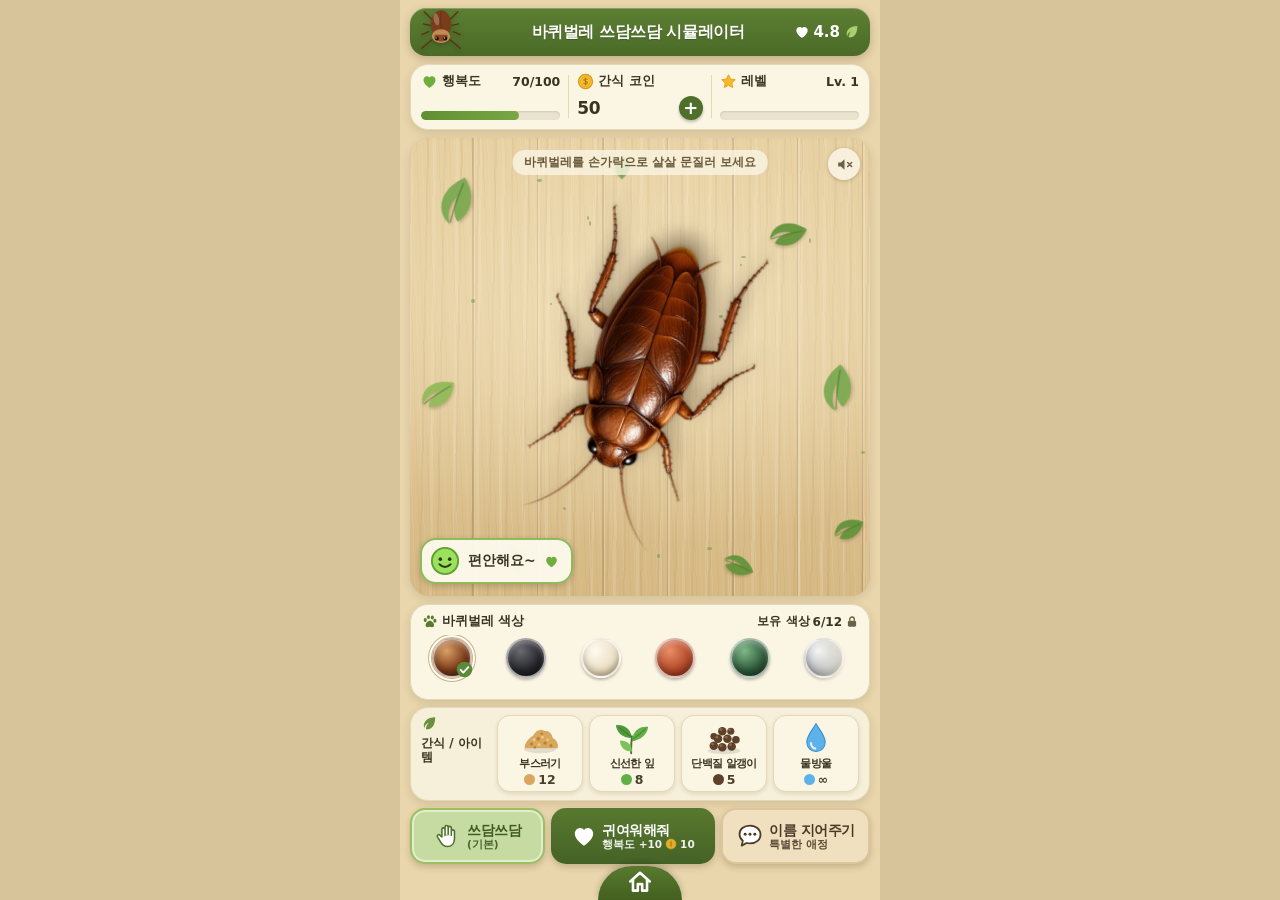
==== commit 6ce89ecf: "Update cockroach-pet with a photo-real sprite and layered walk animation" ====
--- a/cockroach-pet/index.html
+++ b/cockroach-pet/index.html
@@ -80,243 +80,27 @@
       <div id="petRot" class="pet-rot">
         <div id="petLean" class="pet-lean">
           <div id="petSquish" class="pet-squish">
-            <svg id="pet" class="roach" viewBox="0 0 400 440" aria-label="바퀴벌레">
-              <defs>
-                <radialGradient id="gWing" cx="32%" cy="28%" r="82%"><stop offset="0" style="stop-color:var(--c1)" stop-opacity=".55"/><stop offset=".22" style="stop-color:var(--c2)"/><stop offset=".72" style="stop-color:var(--c2)"/><stop offset="1" style="stop-color:var(--c3)"/></radialGradient>
-                <radialGradient id="gWingR" cx="62%" cy="34%" r="82%"><stop offset="0" style="stop-color:var(--c1)" stop-opacity=".28"/><stop offset=".25" style="stop-color:var(--c2)"/><stop offset=".7" style="stop-color:var(--c2)"/><stop offset="1" style="stop-color:var(--c3)"/></radialGradient>
-                <radialGradient id="gAbd" cx="40%" cy="40%" r="75%"><stop offset="0" style="stop-color:var(--c2)"/><stop offset=".7" style="stop-color:var(--c3)"/><stop offset="1" style="stop-color:var(--c3)"/></radialGradient>
-                <radialGradient id="gPro" cx="38%" cy="38%" r="72%"><stop offset="0" style="stop-color:var(--c1)" stop-opacity=".85"/><stop offset=".35" style="stop-color:var(--c2)"/><stop offset="1" style="stop-color:var(--c3)"/></radialGradient>
-                <radialGradient id="gProPale" cx="48%" cy="50%" r="55%"><stop offset="0" style="stop-color:var(--c2)" stop-opacity=".15"/><stop offset=".55" style="stop-color:var(--c3)" stop-opacity=".35"/><stop offset="1" style="stop-color:var(--c3)" stop-opacity="0"/></radialGradient>
-                <radialGradient id="gHead" cx="45%" cy="40%" r="70%"><stop offset="0" style="stop-color:var(--c1)"/><stop offset=".6" style="stop-color:var(--c2)"/><stop offset="1" style="stop-color:var(--c3)"/></radialGradient>
-                <radialGradient id="gEye" cx="35%" cy="32%" r="70%"><stop offset="0" stop-color="#3a2a1c"/><stop offset=".45" stop-color="#120e0b"/><stop offset="1" stop-color="#000"/></radialGradient>
-                <linearGradient id="gShine" x1="0" y1="0" x2="0.3" y2="1"><stop offset="0" stop-color="#fff" stop-opacity=".7"/><stop offset="1" stop-color="#fff" stop-opacity="0"/></linearGradient>
-                <linearGradient id="gSeam" x1="0" y1="0" x2="1" y2="0"><stop offset="0" style="stop-color:var(--c3)" stop-opacity="0"/><stop offset=".5" style="stop-color:var(--c3)" stop-opacity=".85"/><stop offset="1" style="stop-color:var(--c3)" stop-opacity="0"/></linearGradient>
-                <filter id="fChitin" x="-8%" y="-8%" width="116%" height="116%" color-interpolation-filters="sRGB">
-                  <feTurbulence type="fractalNoise" baseFrequency="0.85 .7" numOctaves="3" seed="7" result="n"/>
-                  <feColorMatrix in="n" type="matrix" values="0 0 0 0 0.45  0 0 0 0 0.32  0 0 0 0 0.18  0 0 0 0.22 0" result="grain"/>
-                  <feBlend in="SourceGraphic" in2="grain" mode="overlay" result="g"/>
-                  <feComposite in="g" in2="SourceAlpha" operator="in"/>
-                </filter>
-                <filter id="fFine" x="-8%" y="-8%" width="116%" height="116%" color-interpolation-filters="sRGB">
-                  <feTurbulence type="fractalNoise" baseFrequency="1.8 1.5" numOctaves="2" seed="3" result="n"/>
-                  <feColorMatrix in="n" type="matrix" values="0 0 0 0 0.5  0 0 0 0 0.45  0 0 0 0 0.35  0 0 0 0.1 0" result="grain"/>
-                  <feBlend in="SourceGraphic" in2="grain" mode="soft-light" result="g"/>
-                  <feComposite in="g" in2="SourceAlpha" operator="in"/>
-                </filter>
-                <filter id="fSoftBlur" x="-20%" y="-20%" width="140%" height="140%">
-                  <feGaussianBlur stdDeviation="7"/>
-                </filter>
-              </defs>
-
-              <!-- contact shadow on the wood -->
-              <ellipse class="shadow" cx="206" cy="268" rx="78" ry="128" fill="#2a180c" opacity=".22" filter="url(#fSoftBlur)"/>
-
-              <!-- antennae (under the head / pronotum) -->
-              <g class="ant antL">
-                <path class="ant-body" d="M 180.7 397.1 L 176.8 402.5 L 172.8 408.0 L 168.7 413.6 L 164.5 419.3 L 160.3 425.2 L 156.1 431.1 L 151.8 437.0 L 147.4 443.1 L 143.1 449.3 L 138.6 455.5 L 134.2 461.8 L 129.7 468.2 L 125.2 474.6 L 120.7 481.1 L 116.2 487.6 L 111.6 494.2 L 107.1 500.9 L 102.6 507.6 L 98.0 514.4 L 93.5 521.2 L 89.0 528.0 L 84.5 534.9 L 80.1 541.8 L 75.7 548.7 L 71.3 555.7 L 66.9 562.7 L 62.6 569.7 L 58.3 576.7 L 54.1 583.8 L 50.0 590.8 L 45.9 597.9 L 41.8 604.9 L 42.2 605.1 L 46.3 598.1 L 50.4 591.1 L 54.7 584.1 L 58.9 577.1 L 63.3 570.1 L 67.7 563.2 L 72.1 556.2 L 76.6 549.3 L 81.1 542.4 L 85.6 535.6 L 90.1 528.8 L 94.7 522.0 L 99.3 515.2 L 103.9 508.5 L 108.5 501.9 L 113.1 495.3 L 117.7 488.7 L 122.3 482.2 L 126.9 475.8 L 131.5 469.4 L 136.0 463.1 L 140.5 456.8 L 145.0 450.7 L 149.5 444.6 L 153.9 438.6 L 158.2 432.6 L 162.6 426.8 L 166.8 421.0 L 171.0 415.4 L 175.2 409.8 L 179.3 404.3 L 183.3 398.9 Z"/>
-                <g class="ant-rings"><circle cx="174.0" cy="408.9" r="1.15"/><circle cx="165.7" cy="420.2" r="1.10"/><circle cx="157.2" cy="431.8" r="1.05"/><circle cx="148.5" cy="443.8" r="1.00"/><circle cx="139.6" cy="456.2" r="0.95"/><circle cx="130.6" cy="468.8" r="0.90"/><circle cx="121.5" cy="481.6" r="0.85"/><circle cx="112.4" cy="494.8" r="0.80"/><circle cx="103.2" cy="508.1" r="0.75"/><circle cx="94.1" cy="521.6" r="0.70"/><circle cx="85.1" cy="535.2" r="0.65"/><circle cx="76.1" cy="549.0" r="0.60"/><circle cx="67.3" cy="562.9" r="0.55"/><circle cx="58.6" cy="576.9" r="0.50"/><circle cx="50.2" cy="590.9" r="0.45"/></g>
-              </g>
-              <g class="ant antR">
-                <path class="ant-body" d="M 216.7 398.9 L 220.7 404.3 L 224.8 409.8 L 229.0 415.4 L 233.2 421.0 L 237.4 426.8 L 241.8 432.6 L 246.1 438.6 L 250.5 444.6 L 255.0 450.7 L 259.5 456.8 L 264.0 463.1 L 268.5 469.4 L 273.1 475.8 L 277.7 482.2 L 282.3 488.7 L 286.9 495.3 L 291.5 501.9 L 296.1 508.5 L 300.7 515.2 L 305.3 522.0 L 309.9 528.8 L 314.4 535.6 L 318.9 542.4 L 323.4 549.3 L 327.9 556.2 L 332.3 563.2 L 336.7 570.1 L 341.1 577.1 L 345.3 584.1 L 349.6 591.1 L 353.7 598.1 L 357.8 605.1 L 358.2 604.9 L 354.1 597.9 L 350.0 590.8 L 345.9 583.8 L 341.7 576.7 L 337.4 569.7 L 333.1 562.7 L 328.7 555.7 L 324.3 548.7 L 319.9 541.8 L 315.5 534.9 L 311.0 528.0 L 306.5 521.2 L 302.0 514.4 L 297.4 507.6 L 292.9 500.9 L 288.4 494.2 L 283.8 487.6 L 279.3 481.1 L 274.8 474.6 L 270.3 468.2 L 265.8 461.8 L 261.4 455.5 L 256.9 449.3 L 252.6 443.1 L 248.2 437.0 L 243.9 431.1 L 239.7 425.2 L 235.5 419.3 L 231.3 413.6 L 227.2 408.0 L 223.2 402.5 L 219.3 397.1 Z"/>
-                <g class="ant-rings"><circle cx="226.0" cy="408.9" r="1.15"/><circle cx="234.3" cy="420.2" r="1.10"/><circle cx="242.8" cy="431.8" r="1.05"/><circle cx="251.5" cy="443.8" r="1.00"/><circle cx="260.4" cy="456.2" r="0.95"/><circle cx="269.4" cy="468.8" r="0.90"/><circle cx="278.5" cy="481.6" r="0.85"/><circle cx="287.6" cy="494.8" r="0.80"/><circle cx="296.8" cy="508.1" r="0.75"/><circle cx="305.9" cy="521.6" r="0.70"/><circle cx="314.9" cy="535.2" r="0.65"/><circle cx="323.9" cy="549.0" r="0.60"/><circle cx="332.7" cy="562.9" r="0.55"/><circle cx="341.4" cy="576.9" r="0.50"/><circle cx="349.8" cy="590.9" r="0.45"/></g>
-              </g>
-
-              <g class="legs">
-                <g class="leg lL1">
-        <path class="coxa" d="M 161.1 350.3 L 156.7 353.9 L 152.3 357.5 L 147.9 361.2 L 143.5 364.8 L 148.5 371.2 L 153.1 367.8 L 157.7 364.5 L 162.3 361.1 L 166.9 357.7 Z"/>
-        <path class="femur" d="M 143.5 365.2 L 138.0 370.3 L 132.4 375.5 L 126.9 380.6 L 121.3 385.8 L 115.8 390.9 L 110.3 396.1 L 113.7 399.9 L 119.5 395.1 L 125.3 390.2 L 131.1 385.4 L 136.9 380.5 L 142.7 375.7 L 148.5 370.8 Z"/>
-        <path class="tibia" d="M 110.2 396.7 L 107.0 401.1 L 103.8 405.5 L 100.6 409.9 L 97.4 414.4 L 94.2 418.8 L 91.0 423.2 L 93.0 424.8 L 96.5 420.6 L 99.9 416.3 L 103.4 412.1 L 106.8 407.8 L 110.3 403.6 L 113.8 399.3 Z"/>
-        <g class="spines"><line x1="108.4" y1="402.7" x2="106.0" y2="399.0"/><line x1="103.7" y1="408.7" x2="101.3" y2="405.1"/><line x1="99.1" y1="414.8" x2="96.7" y2="411.1"/><line x1="94.4" y1="420.9" x2="92.0" y2="417.2"/></g>
-        <path class="tarsus" d="M 91.1 423.5 L 88.7 428.6 L 86.4 433.7 L 84.1 438.8 L 81.7 443.9 L 82.3 444.1 L 84.9 439.2 L 87.6 434.3 L 90.3 429.4 L 92.9 424.5 Z"/>
-        <path class="claw" d="M 82.0 444.0 L 79.3 446.2 M 82.0 444.0 L 81.8 447.5"/>
-        <circle class="joint" cx="146.0" cy="368.0" r="2.8"/>
-        <circle class="joint" cx="112.0" cy="398.0" r="2.2"/>
-        <circle class="joint" cx="92.0" cy="424.0" r="1.6"/>
-      </g><g class="leg lR1">
-        <path class="coxa" d="M 233.1 357.7 L 237.7 361.1 L 242.3 364.5 L 246.9 367.8 L 251.5 371.2 L 256.5 364.8 L 252.1 361.2 L 247.7 357.5 L 243.3 353.9 L 238.9 350.3 Z"/>
-        <path class="femur" d="M 251.5 370.8 L 257.3 375.7 L 263.1 380.5 L 268.9 385.4 L 274.7 390.2 L 280.5 395.1 L 286.3 399.9 L 289.7 396.1 L 284.2 390.9 L 278.7 385.8 L 273.1 380.6 L 267.6 375.5 L 262.0 370.3 L 256.5 365.2 Z"/>
-        <path class="tibia" d="M 286.2 399.3 L 289.7 403.6 L 293.2 407.8 L 296.6 412.1 L 300.1 416.3 L 303.5 420.6 L 307.0 424.8 L 309.0 423.2 L 305.8 418.8 L 302.6 414.4 L 299.4 409.9 L 296.2 405.5 L 293.0 401.1 L 289.8 396.7 Z"/>
-        <g class="spines"><line x1="291.6" y1="402.7" x2="294.0" y2="399.0"/><line x1="296.3" y1="408.7" x2="298.7" y2="405.1"/><line x1="300.9" y1="414.8" x2="303.3" y2="411.1"/><line x1="305.6" y1="420.9" x2="308.0" y2="417.2"/></g>
-        <path class="tarsus" d="M 307.1 424.5 L 309.7 429.4 L 312.4 434.3 L 315.1 439.2 L 317.7 444.1 L 318.3 443.9 L 315.9 438.8 L 313.6 433.7 L 311.3 428.6 L 308.9 423.5 Z"/>
-        <path class="claw" d="M 318.0 444.0 L 318.2 447.5 M 318.0 444.0 L 320.7 446.2"/>
-        <circle class="joint" cx="254.0" cy="368.0" r="2.8"/>
-        <circle class="joint" cx="288.0" cy="398.0" r="2.2"/>
-        <circle class="joint" cx="308.0" cy="424.0" r="1.6"/>
-      </g><g class="leg lL2">
-        <path class="coxa" d="M 155.1 318.6 L 149.1 319.8 L 143.2 321.1 L 137.2 322.3 L 131.3 323.6 L 132.7 332.4 L 138.8 331.7 L 144.8 330.9 L 150.9 330.2 L 156.9 329.4 Z"/>
-        <path class="femur" d="M 132.8 323.8 L 123.7 322.4 L 114.7 320.9 L 105.7 319.5 L 96.6 318.0 L 87.6 316.6 L 78.5 315.1 L 77.5 320.9 L 86.4 322.7 L 95.4 324.6 L 104.3 326.5 L 113.3 328.4 L 122.3 330.3 L 131.2 332.2 Z"/>
-        <path class="tibia" d="M 77.0 315.7 L 70.8 318.6 L 64.5 321.4 L 58.3 324.2 L 52.0 327.0 L 45.7 329.9 L 39.5 332.7 L 40.5 335.3 L 46.9 332.8 L 53.3 330.3 L 59.7 327.8 L 66.2 325.3 L 72.6 322.8 L 79.0 320.3 Z"/>
-        <g class="spines"><line x1="71.2" y1="320.9" x2="70.9" y2="316.5"/><line x1="62.3" y1="324.6" x2="62.0" y2="320.2"/><line x1="53.4" y1="328.3" x2="53.2" y2="324.0"/><line x1="44.6" y1="332.1" x2="44.3" y2="327.7"/></g>
-        <path class="tarsus" d="M 39.2 333.2 L 34.9 337.9 L 30.5 342.5 L 26.1 347.1 L 21.8 351.8 L 22.2 352.2 L 26.9 347.9 L 31.5 343.5 L 36.1 339.1 L 40.8 334.8 Z"/>
-        <path class="claw" d="M 22.0 352.0 L 18.7 353.3 M 22.0 352.0 L 20.7 355.3"/>
-        <circle class="joint" cx="132.0" cy="328.0" r="2.8"/>
-        <circle class="joint" cx="78.0" cy="318.0" r="2.2"/>
-        <circle class="joint" cx="40.0" cy="334.0" r="1.6"/>
-      </g><g class="leg lR2">
-        <path class="coxa" d="M 243.1 329.4 L 249.1 330.2 L 255.2 330.9 L 261.2 331.7 L 267.3 332.4 L 268.7 323.6 L 262.8 322.3 L 256.8 321.1 L 250.9 319.8 L 244.9 318.6 Z"/>
-        <path class="femur" d="M 268.8 332.2 L 277.7 330.3 L 286.7 328.4 L 295.7 326.5 L 304.6 324.6 L 313.6 322.7 L 322.5 320.9 L 321.5 315.1 L 312.4 316.6 L 303.4 318.0 L 294.3 319.5 L 285.3 320.9 L 276.3 322.4 L 267.2 323.8 Z"/>
-        <path class="tibia" d="M 321.0 320.3 L 327.4 322.8 L 333.8 325.3 L 340.3 327.8 L 346.7 330.3 L 353.1 332.8 L 359.5 335.3 L 360.5 332.7 L 354.3 329.9 L 348.0 327.0 L 341.7 324.2 L 335.5 321.4 L 329.2 318.6 L 323.0 315.7 Z"/>
-        <g class="spines"><line x1="328.8" y1="320.9" x2="329.1" y2="316.5"/><line x1="337.7" y1="324.6" x2="338.0" y2="320.2"/><line x1="346.6" y1="328.3" x2="346.8" y2="324.0"/><line x1="355.4" y1="332.1" x2="355.7" y2="327.7"/></g>
-        <path class="tarsus" d="M 359.2 334.8 L 363.9 339.1 L 368.5 343.5 L 373.1 347.9 L 377.8 352.2 L 378.2 351.8 L 373.9 347.1 L 369.5 342.5 L 365.1 337.9 L 360.8 333.2 Z"/>
-        <path class="claw" d="M 378.0 352.0 L 379.3 355.3 M 378.0 352.0 L 381.3 353.3"/>
-        <circle class="joint" cx="268.0" cy="328.0" r="2.8"/>
-        <circle class="joint" cx="322.0" cy="318.0" r="2.2"/>
-        <circle class="joint" cx="360.0" cy="334.0" r="1.6"/>
-      </g><g class="leg lL3">
-        <path class="coxa" d="M 171.9 289.1 L 166.7 285.3 L 161.6 281.5 L 156.4 277.7 L 151.3 273.9 L 144.7 282.1 L 149.6 286.3 L 154.4 290.5 L 159.3 294.7 L 164.1 298.9 Z"/>
-        <path class="femur" d="M 151.9 274.9 L 143.0 264.4 L 134.1 253.9 L 125.2 243.4 L 116.3 232.9 L 107.4 222.5 L 98.5 212.0 L 93.5 216.0 L 102.0 226.9 L 110.4 237.7 L 118.8 248.6 L 127.3 259.4 L 135.7 270.3 L 144.1 281.1 Z"/>
-        <path class="tibia" d="M 98.4 212.6 L 91.8 201.7 L 85.3 190.8 L 78.8 179.9 L 72.3 169.0 L 65.8 158.2 L 59.3 147.3 L 56.7 148.7 L 62.9 159.8 L 69.0 171.0 L 75.2 182.1 L 81.3 193.2 L 87.5 204.3 L 93.6 215.4 Z"/>
-        <g class="spines"><line x1="89.2" y1="202.1" x2="94.7" y2="201.1"/><line x1="82.5" y1="190.6" x2="88.0" y2="189.5"/><line x1="75.9" y1="179.0" x2="81.4" y2="178.0"/><line x1="69.2" y1="167.5" x2="74.7" y2="166.4"/><line x1="62.6" y1="155.9" x2="68.1" y2="154.9"/></g>
-        <path class="tarsus" d="M 59.1 147.6 L 55.9 138.7 L 52.7 129.8 L 49.5 120.8 L 46.3 111.9 L 45.7 112.1 L 48.5 121.2 L 51.3 130.2 L 54.1 139.3 L 56.9 148.4 Z"/>
-        <path class="claw" d="M 46.0 112.0 L 46.3 108.5 M 46.0 112.0 L 43.7 109.4"/>
-        <circle class="joint" cx="148.0" cy="278.0" r="3.4"/>
-        <circle class="joint" cx="96.0" cy="214.0" r="2.6"/>
-        <circle class="joint" cx="58.0" cy="148.0" r="1.6"/>
-      </g><g class="leg lR3">
-        <path class="coxa" d="M 235.9 298.9 L 240.7 294.7 L 245.6 290.5 L 250.4 286.3 L 255.3 282.1 L 248.7 273.9 L 243.6 277.7 L 238.4 281.5 L 233.3 285.3 L 228.1 289.1 Z"/>
-        <path class="femur" d="M 255.9 281.1 L 264.3 270.3 L 272.7 259.4 L 281.2 248.6 L 289.6 237.7 L 298.0 226.9 L 306.5 216.0 L 301.5 212.0 L 292.6 222.5 L 283.7 232.9 L 274.8 243.4 L 265.9 253.9 L 257.0 264.4 L 248.1 274.9 Z"/>
-        <path class="tibia" d="M 306.4 215.4 L 312.5 204.3 L 318.7 193.2 L 324.8 182.1 L 331.0 171.0 L 337.1 159.8 L 343.3 148.7 L 340.7 147.3 L 334.2 158.2 L 327.7 169.0 L 321.2 179.9 L 314.7 190.8 L 308.2 201.7 L 301.6 212.6 Z"/>
-        <g class="spines"><line x1="310.8" y1="202.1" x2="305.3" y2="201.1"/><line x1="317.5" y1="190.6" x2="312.0" y2="189.5"/><line x1="324.1" y1="179.0" x2="318.6" y2="178.0"/><line x1="330.8" y1="167.5" x2="325.3" y2="166.4"/><line x1="337.4" y1="155.9" x2="331.9" y2="154.9"/></g>
-        <path class="tarsus" d="M 343.1 148.4 L 345.9 139.3 L 348.7 130.2 L 351.5 121.2 L 354.3 112.1 L 353.7 111.9 L 350.5 120.8 L 347.3 129.8 L 344.1 138.7 L 340.9 147.6 Z"/>
-        <path class="claw" d="M 354.0 112.0 L 356.3 109.4 M 354.0 112.0 L 353.7 108.5"/>
-        <circle class="joint" cx="252.0" cy="278.0" r="3.4"/>
-        <circle class="joint" cx="304.0" cy="214.0" r="2.6"/>
-        <circle class="joint" cx="342.0" cy="148.0" r="1.6"/>
-      </g>
-              </g>
-
-              <g class="torso">
-                <!-- abdomen under the wings, scalloped sides showing -->
-                <g class="abd" filter="url(#fChitin)">
-                  <path class="abd-body" d="M 200 100
-                    C 184 100, 170 116, 162 136
-                    C 146 170, 136 202, 134 232
-                    C 132 266, 140 296, 154 320
-                    C 168 328, 232 328, 246 320
-                    C 260 296, 268 266, 266 232
-                    C 264 202, 254 170, 238 136
-                    C 230 116, 216 100, 200 100 Z"/>
-                  <g class="segs"><path d="M 180.0 128.0 Q 200 124.5 220.0 128.0"/><path d="M 175.2 148.0 Q 200 144.5 224.8 148.0"/><path d="M 170.3 168.0 Q 200 164.5 229.7 168.0"/><path d="M 164.9 190.0 Q 200 186.5 235.1 190.0"/><path d="M 159.5 212.0 Q 200 208.5 240.5 212.0"/><path d="M 154.1 234.0 Q 200 230.5 245.9 234.0"/><path d="M 148.8 256.0 Q 200 252.5 251.2 256.0"/><path d="M 143.9 276.0 Q 200 272.5 256.1 276.0"/><path d="M 139.5 294.0 Q 200 290.5 260.5 294.0"/></g>
-                </g>
-
-                <!-- cerci at the tail -->
-                <g class="cerci">
-                  <path d="M 193 116 C 184 102, 178 90, 172 80 L 182 86 C 188 98, 193 110, 198 118 Z"/>
-                  <path d="M 207 116 C 216 102, 222 90, 228 80 L 218 86 C 212 98, 207 110, 202 118 Z"/>
-                </g>
-
-                <!-- tegmina (wing covers) -->
-                <g class="wings" filter="url(#fChitin)">
-                  <path class="wing wingL" d="M 201 308
-                    C 178 304, 154 288, 146 248
-                    C 138 208, 142 168, 156 140
-                    C 168 122, 186 113, 200 118
-                    C 202 170, 204 250, 201 308 Z" fill="url(#gWing)"/>
-                  <path class="wing wingR" d="M 199 308
-                    C 222 304, 246 288, 254 248
-                    C 262 208, 258 168, 244 140
-                    C 232 122, 214 113, 200 118
-                    C 198 170, 196 250, 199 308 Z" fill="url(#gWingR)"/>
-                  <path class="wing-shade" d="M 199 308
-                    C 222 304, 246 288, 254 248
-                    C 262 208, 258 168, 244 140
-                    C 238 155, 248 210, 244 255
-                    C 238 285, 220 304, 199 308 Z" fill="var(--c3)" opacity=".28"/>
-                  <g class="veins veinsL"><path d="M 194.0 302.0 Q 190.0 212.0 194.0 122.0"/><path d="M 194.0 302.0 Q 184.0 214.0 184.0 126.0"/><path d="M 194.0 302.0 Q 177.0 220.0 172.0 138.0"/><path d="M 194.0 302.0 Q 170.0 231.0 160.0 160.0"/><path d="M 194.0 302.0 Q 164.0 246.0 150.0 190.0"/><path d="M 194.0 302.0 Q 162.0 266.0 148.0 230.0"/><path d="M 194.0 302.0 Q 165.0 283.5 156.0 265.0"/><path d="M 182.0 170.0 L 164.0 178.0"/><path d="M 186.0 210.0 L 158.0 218.0"/><path d="M 188.0 250.0 L 160.0 255.0"/></g>
-                  <g class="veins veinsR"><path d="M 206.0 302.0 Q 210.0 212.0 206.0 122.0"/><path d="M 206.0 302.0 Q 216.0 214.0 216.0 126.0"/><path d="M 206.0 302.0 Q 223.0 220.0 228.0 138.0"/><path d="M 206.0 302.0 Q 230.0 231.0 240.0 160.0"/><path d="M 206.0 302.0 Q 236.0 246.0 250.0 190.0"/><path d="M 206.0 302.0 Q 238.0 266.0 252.0 230.0"/><path d="M 206.0 302.0 Q 235.0 283.5 244.0 265.0"/><path d="M 218.0 170.0 L 236.0 178.0"/><path d="M 214.0 210.0 L 242.0 218.0"/><path d="M 212.0 250.0 L 240.0 255.0"/></g>
-                  <!-- center seam -->
-                  <path class="seam" d="M 200 118 C 199 170, 201 250, 200 306"/>
-                  <!-- specular highlights -->
-                  <ellipse cx="172" cy="188" rx="9" ry="38" fill="#fff" opacity=".34" transform="rotate(-9 172 188)"/>
-                  <ellipse cx="168" cy="236" rx="4.5" ry="16" fill="#fff" opacity=".22" transform="rotate(-11 168 236)"/>
-                  <path d="M 166 152 C 170 148, 180 160, 178 190" fill="none" stroke="#fff" stroke-width="2.2" stroke-linecap="round" opacity=".28"/>
-                  <ellipse cx="228" cy="200" rx="6" ry="20" fill="#fff" opacity=".08" transform="rotate(8 228 200)"/>
-                </g>
-
-                <!-- pronotum shield -->
-                <g class="pron" filter="url(#fFine)">
-                  <!-- pale tan margin, slim, strongest at the sides and rear -->
-                  <path class="pro-pale" d="M 200 302
-                    C 238 296, 266 312, 270 342
-                    C 274 364, 262 386, 230 394
-                    C 216 398, 184 398, 170 394
-                    C 138 386, 126 364, 130 342
-                    C 134 312, 162 296, 200 302 Z"/>
-                  <!-- mid-brown disc, only a slim inset so the rim stays thin; front almost flush -->
-                  <path class="pro-body" d="M 200 307
-                    C 234 302, 260 316, 264 342
-                    C 267 362, 256 384, 228 392
-                    C 214 396, 186 396, 172 392
-                    C 144 384, 133 362, 136 342
-                    C 140 316, 166 302, 200 307 Z" fill="url(#gPro)"/>
-                  <!-- dark central blotches (American cockroach mask) -->
-                  <path class="pro-blotch" d="M 200 330
-                    C 184 324, 166 332, 158 350
-                    C 152 368, 166 382, 190 384
-                    C 196 374, 198 356, 200 342 Z"/>
-                  <path class="pro-blotch" d="M 200 330
-                    C 216 324, 234 332, 242 350
-                    C 248 368, 234 382, 210 384
-                    C 204 374, 202 356, 200 342 Z"/>
-                  <ellipse cx="200" cy="352" rx="20" ry="14" fill="url(#gProPale)"/>
-                  <ellipse cx="180" cy="338" rx="18" ry="9" fill="#fff" opacity=".28" transform="rotate(-16 180 338)"/>
-                  <ellipse cx="174" cy="356" rx="6" ry="3.5" fill="#fff" opacity=".2" transform="rotate(-20 174 356)"/>
-                  <path class="pro-edge" d="M 200 300
-                    C 240 294, 268 310, 274 342
-                    C 278 366, 264 388, 232 396
-                    C 216 400, 184 400, 168 396
-                    C 136 388, 122 366, 126 342
-                    C 132 310, 160 294, 200 300 Z" fill="none"/>
-                </g>
-
-                <!-- head (peeking from under the front of the pronotum) -->
-                <g class="head">
-                  <g class="headbob">
-                    <path class="head-body" d="M 172 378
-                      C 174 366, 186 360, 200 360
-                      C 214 360, 226 366, 228 378
-                      C 230 390, 222 404, 200 408
-                      C 178 404, 170 390, 172 378 Z" fill="url(#gHead)"/>
-                    <path class="head-edge" d="M 172 378
-                      C 174 366, 186 360, 200 360
-                      C 214 360, 226 366, 228 378
-                      C 230 390, 222 404, 200 408
-                      C 178 404, 170 390, 172 378 Z" fill="none"/>
-                    <g class="eyes">
-                      <g class="eye">
-                        <ellipse cx="178" cy="392" rx="8.2" ry="7.4" fill="url(#gEye)"/>
-                        <ellipse cx="175.6" cy="389.2" rx="2.6" ry="2.1" fill="#fff" opacity=".9"/>
-                        <ellipse cx="180.2" cy="393.8" rx="1.1" ry=".8" fill="#fff" opacity=".55"/>
-                      </g>
-                      <g class="eye">
-                        <ellipse cx="222" cy="392" rx="8.2" ry="7.4" fill="url(#gEye)"/>
-                        <ellipse cx="219.6" cy="389.2" rx="2.6" ry="2.1" fill="#fff" opacity=".9"/>
-                        <ellipse cx="224.2" cy="393.8" rx="1.1" ry=".8" fill="#fff" opacity=".55"/>
-                      </g>
-                    </g>
-                    <g class="lids">
-                      <path d="M 169.5 390 A 8.2 7.4 0 0 1 186.5 390"/>
-                      <path d="M 213.5 390 A 8.2 7.4 0 0 1 230.5 390"/>
-                    </g>
-                    <!-- palps / mandibles (for eating) -->
-                    <g class="palps">
-                      <path class="palp palpL" d="M 192 404 C 188 412, 186 416, 188 420"/>
-                      <path class="palp palpR" d="M 208 404 C 212 412, 214 416, 212 420"/>
-                    </g>
-                    <g class="chew"><circle cx="196" cy="412" r="1.8"/><circle cx="204" cy="413" r="1.4"/></g>
-                    <!-- kept for JS/CSS compatibility; hidden by default, almost unused on the realistic face -->
-                    <g class="brows"><path d="M 170 382 L 186 386"/><path d="M 230 382 L 214 386"/></g>
-                    <path class="m m-smile" d="M 194 402 Q 200 406 206 402"/>
-                    <ellipse class="m m-open" cx="200" cy="404" rx="3.2" ry="2.2"/>
-                    <path class="m m-flat" d="M 194 403 Q 200 401 206 403"/>
+            <div id="pet" class="roach" role="img" aria-label="바퀴벌레">
+              <div class="roach-art" id="roachArt">
+                <img class="lyr leg lL3" src="assets/roach-lL3.webp" alt="" draggable="false">
+                <img class="lyr leg lR3" src="assets/roach-lR3.webp" alt="" draggable="false">
+                <img class="lyr leg lL2" src="assets/roach-lL2.webp" alt="" draggable="false">
+                <img class="lyr leg lR2" src="assets/roach-lR2.webp" alt="" draggable="false">
+                <img class="lyr leg lL1" src="assets/roach-lL1.webp" alt="" draggable="false">
+                <img class="lyr leg lR1" src="assets/roach-lR1.webp" alt="" draggable="false">
+                <img class="lyr ant antL" src="assets/roach-antL.webp" alt="" draggable="false">
+                <img class="lyr ant antR" src="assets/roach-antR.webp" alt="" draggable="false">
+                <img class="lyr body" src="assets/roach-body.webp" alt="" draggable="false">
+                <svg class="roach-fx" viewBox="0 0 512 750" aria-hidden="true">
+                  <g class="lids">
+                    <path d="M 199 186 A 18 15 0 0 1 234 186"/>
+                    <path d="M 284 186 A 18 15 0 0 1 319 186"/>
                   </g>
-                  <ellipse class="hit-head" cx="200" cy="382" rx="50" ry="40" fill="transparent"/>
-                </g>
-              </g>
-
-              <ellipse class="hit-back" cx="200" cy="210" rx="76" ry="112" fill="transparent"/>
-              <ellipse class="hit-head" cx="200" cy="382" rx="50" ry="40" fill="transparent"/>
-            </svg>
+                  <ellipse class="hit-back" cx="256" cy="490" rx="155" ry="255" fill="transparent"/>
+                  <ellipse class="hit-head" cx="256" cy="210" rx="118" ry="105" fill="transparent"/>
+                </svg>
+              </div>
+            </div>
           </div>
         </div>
       </div>
@@ -348,6 +132,7 @@
   <div id="sheetWrap" class="sheet-wrap" hidden><div class="sheet" id="sheet" role="dialog"></div></div>
   <div id="lvUp" class="lvup" hidden><div class="lvup-card"><div class="big">🎉</div><h2>레벨 업!</h2><p id="lvUpTxt"></p><small>눌러서 닫기</small></div></div>
 </div>
+<script src="assets/embed.js"></script>
 <script src="app.js"></script>
 </body>
 </html>
--- a/cockroach-pet/styles.css
+++ b/cockroach-pet/styles.css
@@ -67,62 +67,48 @@
 .pet-lean{position:absolute;left:0;top:0;width:0;height:0;transition:transform .12s ease-out}
 .pet-squish{position:absolute;left:0;top:0;width:0;height:0}
 .roach{position:absolute;left:calc(var(--pw)/-2);top:calc(var(--ph)/-2 - 6px);width:var(--pw);height:var(--ph);overflow:visible;touch-action:none;cursor:grab;
-  filter:drop-shadow(0 10px 8px rgba(40,25,10,.32)) drop-shadow(0 3px 2px rgba(40,25,10,.18))}
-.roach *{vector-effect:none}
-.roach.rainbow{animation:rainbow 6s linear infinite}
-@keyframes rainbow{to{filter:drop-shadow(0 10px 8px rgba(40,25,10,.32)) drop-shadow(0 3px 2px rgba(40,25,10,.18)) hue-rotate(360deg)}}
-
-/* body plates */
-.roach .abd-body{fill:url(#gAbd);stroke:var(--c3);stroke-width:1.1;opacity:.95}
-.roach .segs path{fill:none;stroke:var(--c3);stroke-width:1.15;opacity:.45;stroke-linecap:round}
-.roach .cerci path{fill:var(--leg);stroke:var(--c3);stroke-width:.9;stroke-linejoin:round}
-.roach .wing{stroke:var(--c3);stroke-width:1.15;stroke-opacity:.55}
-.roach .veins path{fill:none;stroke:var(--c3);stroke-width:.75;opacity:.42;stroke-linecap:round}
-.roach .seam{fill:none;stroke:var(--c3);stroke-width:1.6;opacity:.7;stroke-linecap:round}
-.roach .pro-body{stroke:none}
-.roach .pro-pale{fill:color-mix(in srgb,var(--c1) 78%,#e8c98a 22%)}
-.roach .pro-blotch{fill:color-mix(in srgb,var(--c3) 82%,#1a0c06 18%);opacity:.7}
-.roach .pro-edge,.roach .head-edge{fill:none;stroke:var(--c3);stroke-width:1.2;opacity:.55}
-.roach .torso{transform-origin:200px 260px;animation:breathe 3.8s ease-in-out infinite}
-@keyframes breathe{50%{transform:scale(1.016,1.022)}}
-.roach.walk .torso{animation:bodysway .32s ease-in-out infinite}
-.roach.scurry .torso{animation:bodysway .12s ease-in-out infinite}
-@keyframes bodysway{0%,100%{transform:rotate(-1.5deg) translate(-1.3px,0)}50%{transform:rotate(1.5deg) translate(1.3px,0)}}
-.roach.wiggle .torso{animation:none;transform:scale(1.03,.93);transition:transform .18s}
-
-/* antennae */
-.roach .ant-body{fill:var(--leg);stroke:var(--c3);stroke-width:.6;stroke-linejoin:round}
-.roach .ant-rings circle{fill:color-mix(in srgb,var(--c3) 70%,var(--leg) 30%);opacity:.45}
-.roach .antL{transform-origin:182px 398px;animation:swayL 3.4s ease-in-out infinite}
-.roach .antR{transform-origin:218px 398px;animation:swayR 4.7s ease-in-out infinite}
-@keyframes swayL{0%,100%{transform:rotate(-7deg)}18%{transform:rotate(3deg)}26%{transform:rotate(0deg)}58%{transform:rotate(9deg)}78%{transform:rotate(-3deg)}}
-@keyframes swayR{0%,100%{transform:rotate(6deg)}22%{transform:rotate(-4deg)}40%{transform:rotate(1deg)}62%{transform:rotate(-9deg)}80%{transform:rotate(2deg)}}
+  filter:drop-shadow(0 12px 10px rgba(40,25,10,.38)) drop-shadow(0 3px 2px rgba(40,25,10,.2))}
+.roach-art{position:absolute;inset:0;transform-origin:50% 48%}
+.roach .lyr{position:absolute;inset:0;width:100%;height:100%;pointer-events:none;-webkit-user-drag:none;user-select:none;display:block}
+.roach .body{z-index:4;animation:breathe 3.8s ease-in-out infinite;transform-origin:50% 48%}
+.roach-fx{position:absolute;inset:0;width:100%;height:100%;z-index:5;overflow:visible;pointer-events:none}
+.roach-fx .hit-back,.roach-fx .hit-head{pointer-events:auto}
+@keyframes breathe{50%{transform:scale(1.012,1.02)}}
+.roach.walk .body,.roach.scurry .body{animation:bodysway .32s ease-in-out infinite}
+.roach.scurry .body{animation-duration:.12s}
+@keyframes bodysway{0%,100%{transform:rotate(-1.4deg)}50%{transform:rotate(1.4deg)}}
+.roach.wiggle .body{animation:none;transform:scale(1.03,.93)}
+.roach.rainbow .roach-art{animation:rainbow 6s linear infinite}
+@keyframes rainbow{to{filter:hue-rotate(360deg)}}
+
+/* antennae — origins in % of 512x750 sprite (head up) */
+.roach .antL{z-index:3;transform-origin:42.43% 20.79%;animation:swayL 3.4s ease-in-out infinite}
+.roach .antR{z-index:3;transform-origin:57.71% 20.78%;animation:swayR 4.7s ease-in-out infinite}
+@keyframes swayL{0%,100%{transform:rotate(0)}22%{transform:rotate(7deg)}48%{transform:rotate(-3deg)}72%{transform:rotate(5deg)}}
+@keyframes swayR{0%,100%{transform:rotate(0)}28%{transform:rotate(-6deg)}52%{transform:rotate(4deg)}78%{transform:rotate(-5deg)}}
 .roach.wiggle .antL{animation:relaxL 1.35s ease-in-out infinite}
 .roach.wiggle .antR{animation:relaxR 1.55s ease-in-out infinite}
-@keyframes relaxL{0%,100%{transform:rotate(-2deg)}50%{transform:rotate(7deg)}}
-@keyframes relaxR{0%,100%{transform:rotate(2deg)}50%{transform:rotate(-7deg)}}
-.roach.annoyed .antL{animation:none;transform:rotate(34deg)}
-.roach.annoyed .antR{animation:none;transform:rotate(-34deg)}
+@keyframes relaxL{0%,100%{transform:rotate(0)}50%{transform:rotate(8deg)}}
+@keyframes relaxR{0%,100%{transform:rotate(0)}50%{transform:rotate(-8deg)}}
+.roach.annoyed .antL{animation:none;transform:rotate(-28deg)}
+.roach.annoyed .antR{animation:none;transform:rotate(28deg)}
 .roach .antL.tw{animation:antTwL .28s ease-out}
 .roach .antR.tw{animation:antTwR .28s ease-out}
-@keyframes antTwL{0%{transform:rotate(-4deg)}40%{transform:rotate(12deg)}100%{transform:rotate(-4deg)}}
-@keyframes antTwR{0%{transform:rotate(4deg)}40%{transform:rotate(-12deg)}100%{transform:rotate(4deg)}}
-
-/* legs: coxa / femur / tibia / tarsus with spines */
-.roach .leg .coxa,.roach .leg .femur{fill:var(--leg);stroke:var(--c3);stroke-width:1.05;stroke-linejoin:round}
-.roach .leg .tibia{fill:color-mix(in srgb,var(--leg) 70%,var(--c3) 30%);stroke:var(--c3);stroke-width:.95;stroke-linejoin:round}
-.roach .leg .tarsus{fill:var(--c3);stroke:var(--c3);stroke-width:.6}
-.roach .leg .joint{fill:color-mix(in srgb,var(--leg) 60%,var(--c1) 40%);stroke:var(--c3);stroke-width:.8}
-.roach .leg .spines line{stroke:var(--c3);stroke-width:1.05;stroke-linecap:round}
-.roach .leg .claw{fill:none;stroke:var(--c3);stroke-width:1.05;stroke-linecap:round}
-.roach .lL1{transform-origin:164px 354px}.roach .lR1{transform-origin:236px 354px}
-.roach .lL2{transform-origin:156px 324px}.roach .lR2{transform-origin:244px 324px}
-.roach .lL3{transform-origin:168px 294px}.roach .lR3{transform-origin:232px 294px}
+@keyframes antTwL{0%{transform:rotate(0)}40%{transform:rotate(11deg)}100%{transform:rotate(0)}}
+@keyframes antTwR{0%{transform:rotate(0)}40%{transform:rotate(-11deg)}100%{transform:rotate(0)}}
+
+/* legs — head is UP, so forward swing is opposite the old head-down rig */
+.roach .leg{z-index:2}
+.roach .lL1{transform-origin:29.13% 33.85%}
+.roach .lR1{transform-origin:71.05% 33.81%}
+.roach .lL2{transform-origin:22.83% 45.15%}
+.roach .lR2{transform-origin:77.30% 45.05%}
+.roach .lL3{transform-origin:21.72% 63.80%}
+.roach .lR3{transform-origin:78.47% 63.84%}
 .roach .leg.tw{animation:twitch .38s ease-in-out}
 .roach .lR1.tw,.roach .lR2.tw,.roach .lR3.tw{animation-name:twitchR}
 @keyframes twitch{0%,100%{transform:rotate(0)}35%{transform:rotate(8deg)}70%{transform:rotate(-4deg)}}
 @keyframes twitchR{0%,100%{transform:rotate(0)}35%{transform:rotate(-8deg)}70%{transform:rotate(4deg)}}
-/* tripod gait: A = L1,R2,L3  /  B = R1,L2,R3  (phase-shifted 50%) */
 .roach.walk .lL1,.roach.walk .lL3{animation:swingL .32s linear infinite}
 .roach.walk .lR2{animation:swingR .32s linear infinite}
 .roach.walk .lR1,.roach.walk .lR3{animation:swingR .32s linear infinite -.16s}
@@ -131,41 +117,25 @@
 .roach.scurry .lR2{animation:swingR .11s linear infinite}
 .roach.scurry .lR1,.roach.scurry .lR3{animation:swingR .11s linear infinite -.055s}
 .roach.scurry .lL2{animation:swingL .11s linear infinite -.055s}
-@keyframes swingL{0%{transform:rotate(11deg)}22%{transform:rotate(-13deg)}50%{transform:rotate(-7deg)}100%{transform:rotate(11deg)}}
-@keyframes swingR{0%{transform:rotate(-11deg)}22%{transform:rotate(13deg)}50%{transform:rotate(7deg)}100%{transform:rotate(-11deg)}}
+@keyframes swingL{0%{transform:rotate(-11deg)}22%{transform:rotate(13deg)}50%{transform:rotate(7deg)}100%{transform:rotate(-11deg)}}
+@keyframes swingR{0%{transform:rotate(11deg)}22%{transform:rotate(-13deg)}50%{transform:rotate(-7deg)}100%{transform:rotate(11deg)}}
 .roach.joy .leg{animation:joyleg .3s ease-in-out infinite alternate}
 @keyframes joyleg{to{transform:rotate(5deg)}}
 .roach.wiggle .leg,.roach.happy .lL1,.roach.happy .lL2,.roach.happy .lL3,
 .roach.happy .lR1,.roach.happy .lR2,.roach.happy .lR3{animation:none}
-.roach.wiggle .lL1,.roach.happy .lL1{transform:rotate(8deg)}
-.roach.wiggle .lR1,.roach.happy .lR1{transform:rotate(-8deg)}
-.roach.wiggle .lL2,.roach.happy .lL2{transform:rotate(6deg)}
-.roach.wiggle .lR2,.roach.happy .lR2{transform:rotate(-6deg)}
-.roach.wiggle .lL3,.roach.happy .lL3{transform:rotate(5deg)}
-.roach.wiggle .lR3,.roach.happy .lR3{transform:rotate(-5deg)}
-
-/* face: smaller glossy eyes, subtle squint when petted */
-.roach .eyes .eye{transform-box:fill-box;transform-origin:center;animation:blink 5.6s infinite}
-.roach .eyes .eye:nth-child(2){animation-delay:.12s}
-@keyframes blink{0%,94%,100%{transform:scaleY(1)}97%{transform:scaleY(.12)}}
-.roach .lids,.roach .brows,.roach .chew,.roach .m-open,.roach .m-flat,.roach .m-smile{display:none}
-.roach .lids path{fill:none;stroke:#1a120c;stroke-width:3.2;stroke-linecap:round;opacity:.92}
-.roach .brows path{fill:none;stroke:#241408;stroke-width:2.4;stroke-linecap:round}
-.roach .m{fill:none;stroke:#2e1a0a;stroke-width:1.8;stroke-linecap:round}
-.roach .m-open{fill:#5a1f18;stroke:#2e1a0a;stroke-width:1.5}
-.roach .chew circle{fill:var(--c1);stroke:none}
-.roach .palps path{fill:none;stroke:var(--leg);stroke-width:1.6;stroke-linecap:round}
+.roach.wiggle .lL1,.roach.happy .lL1{transform:rotate(-8deg)}
+.roach.wiggle .lR1,.roach.happy .lR1{transform:rotate(8deg)}
+.roach.wiggle .lL2,.roach.happy .lL2{transform:rotate(-6deg)}
+.roach.wiggle .lR2,.roach.happy .lR2{transform:rotate(6deg)}
+.roach.wiggle .lL3,.roach.happy .lL3{transform:rotate(-5deg)}
+.roach.wiggle .lR3,.roach.happy .lR3{transform:rotate(5deg)}
+
+/* subtle squint overlay on the photo eyes when petted */
+.roach .lids{display:none}
+.roach .lids path{fill:none;stroke:#1a100a;stroke-width:5.5;stroke-linecap:round;opacity:.88}
 .roach.happy .lids{display:block}
-.roach.annoyed .brows{display:block}
-.roach.eating .m-open{display:block;animation:chomp .2s ease-in-out infinite alternate;transform-box:fill-box;transform-origin:center}
-.roach.eating .chew{display:block}
-.roach.eating .headbob{animation:headbob .2s ease-in-out infinite alternate}
-.roach.eating .palp{transform-box:fill-box;transform-origin:top;animation:palp .2s ease-in-out infinite alternate}
-.roach.eating .palpR{animation-direction:alternate-reverse}
-@keyframes chomp{to{transform:scale(1.15,.7)}}
-@keyframes headbob{to{transform:translateY(2.4px)}}
-@keyframes palp{to{transform:rotate(12deg)}}
-.roach.wow .m-open{display:block}
+.roach.eating .body{animation:headbob .2s ease-in-out infinite alternate}
+@keyframes headbob{to{transform:translateY(3px) scale(1.01,.98)}}
 .pet-squish.sq{animation:squish .38s cubic-bezier(.3,1.2,.5,1)}
 .pet-squish.sqbig{animation:squishbig .6s cubic-bezier(.3,1.2,.5,1)}
 @keyframes squish{0%{transform:scale(1)}40%{transform:scale(1.04,.93)}100%{transform:scale(1)}}
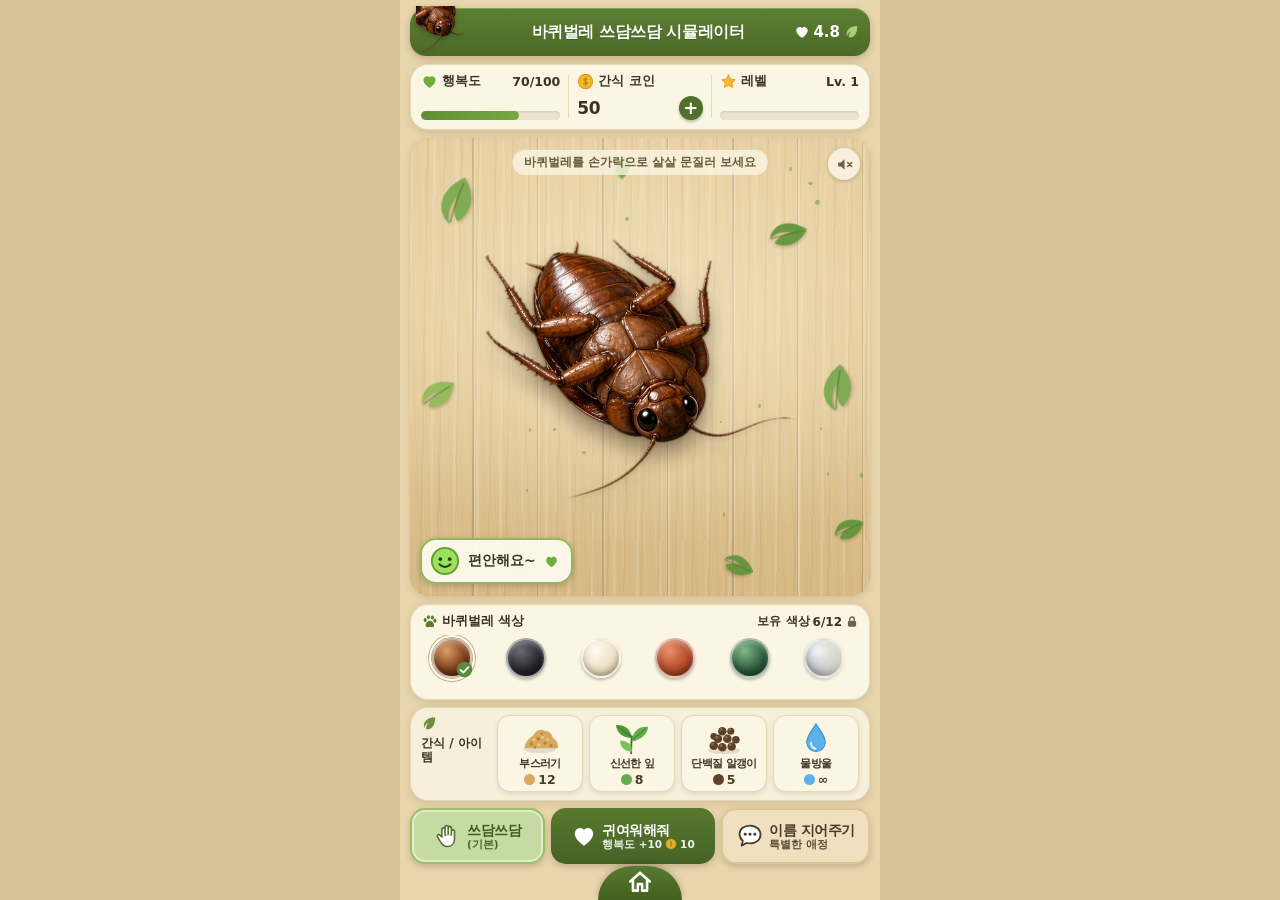
==== commit 9174f834: "Use the mockup-angle cockroach sprite and unblock GitHub Pages deploys Keep the pet as a single chro" ====
--- a/cockroach-pet/index.html
+++ b/cockroach-pet/index.html
@@ -47,7 +47,7 @@
 
 <div id="app">
   <header class="top">
-    <svg class="top-roach"><use href="#i-roach-mini"/></svg>
+    <img class="top-roach" src="assets/roach-mini.webp" alt="" draggable="false">
     <h1>바퀴벌레 쓰담쓰담 시뮬레이터</h1>
     <button class="rating" id="ratingBtn" aria-label="평점 4.8"><svg class="ic"><use href="#i-heart"/></svg><b>4.8</b><svg class="ic leaf"><use href="#i-leaf"/></svg></button>
   </header>
@@ -82,22 +82,18 @@
           <div id="petSquish" class="pet-squish">
             <div id="pet" class="roach" role="img" aria-label="바퀴벌레">
               <div class="roach-art" id="roachArt">
-                <img class="lyr leg lL3" src="assets/roach-lL3.webp" alt="" draggable="false">
-                <img class="lyr leg lR3" src="assets/roach-lR3.webp" alt="" draggable="false">
-                <img class="lyr leg lL2" src="assets/roach-lL2.webp" alt="" draggable="false">
-                <img class="lyr leg lR2" src="assets/roach-lR2.webp" alt="" draggable="false">
-                <img class="lyr leg lL1" src="assets/roach-lL1.webp" alt="" draggable="false">
-                <img class="lyr leg lR1" src="assets/roach-lR1.webp" alt="" draggable="false">
-                <img class="lyr ant antL" src="assets/roach-antL.webp" alt="" draggable="false">
-                <img class="lyr ant antR" src="assets/roach-antR.webp" alt="" draggable="false">
-                <img class="lyr body" src="assets/roach-body.webp" alt="" draggable="false">
-                <svg class="roach-fx" viewBox="0 0 512 750" aria-hidden="true">
+                <img class="lyr body" src="assets/roach.webp" alt="" draggable="false">
+                <svg class="roach-fx" viewBox="0 0 512 432" aria-hidden="true">
                   <g class="lids">
-                    <path d="M 199 186 A 18 15 0 0 1 234 186"/>
-                    <path d="M 284 186 A 18 15 0 0 1 319 186"/>
+                    <g transform="rotate(18 180 248)">
+                      <path d="M 150 244 A 30 14 0 0 1 210 244"/>
+                    </g>
+                    <g transform="rotate(18 321 294)">
+                      <path d="M 289 290 A 32 14 0 0 1 353 290"/>
+                    </g>
                   </g>
-                  <ellipse class="hit-back" cx="256" cy="490" rx="155" ry="255" fill="transparent"/>
-                  <ellipse class="hit-head" cx="256" cy="210" rx="118" ry="105" fill="transparent"/>
+                  <ellipse class="hit-back" cx="210" cy="175" rx="185" ry="145" transform="rotate(18 210 175)" fill="transparent"/>
+                  <ellipse class="hit-head" cx="268" cy="280" rx="125" ry="95" transform="rotate(18 268 280)" fill="transparent"/>
                 </svg>
               </div>
             </div>
--- a/cockroach-pet/styles.css
+++ b/cockroach-pet/styles.css
@@ -15,7 +15,7 @@
 /* header */
 .top{position:relative;flex:none;height:48px;border-radius:16px;background:linear-gradient(#5d7f33,#4a6a27);color:#fff;display:flex;align-items:center;justify-content:center;box-shadow:0 3px 8px rgba(60,50,20,.25),inset 0 1px 0 rgba(255,255,255,.25);z-index:5}
 .top h1{margin:0 44px 0 40px;font-size:15.5px;font-weight:800;letter-spacing:-.4px;white-space:nowrap;text-shadow:0 1px 0 rgba(0,0,0,.2)}
-.top-roach{position:absolute;left:8px;top:-4px;width:46px;height:46px;filter:drop-shadow(0 2px 2px rgba(0,0,0,.25))}
+.top-roach{position:absolute;left:6px;top:-2px;width:48px;height:48px;object-fit:contain;pointer-events:none;user-select:none;filter:drop-shadow(0 2px 2px rgba(0,0,0,.25))}
 .rating{position:absolute;right:10px;top:50%;transform:translateY(-50%);display:flex;align-items:center;gap:3px;color:#fff;font-size:14px}
 .rating b{font-size:15px;font-weight:800}.rating .leaf{color:#a9d070;margin-left:1px;font-size:13px}.rating .ic{font-size:16px}
 
@@ -68,78 +68,37 @@
 .pet-squish{position:absolute;left:0;top:0;width:0;height:0}
 .roach{position:absolute;left:calc(var(--pw)/-2);top:calc(var(--ph)/-2 - 6px);width:var(--pw);height:var(--ph);overflow:visible;touch-action:none;cursor:grab;
   filter:drop-shadow(0 12px 10px rgba(40,25,10,.38)) drop-shadow(0 3px 2px rgba(40,25,10,.2))}
-.roach-art{position:absolute;inset:0;transform-origin:50% 48%}
+.roach-art{position:absolute;inset:0;transform-origin:50% 52%}
 .roach .lyr{position:absolute;inset:0;width:100%;height:100%;pointer-events:none;-webkit-user-drag:none;user-select:none;display:block}
-.roach .body{z-index:4;animation:breathe 3.8s ease-in-out infinite;transform-origin:50% 48%}
+.roach .body{z-index:4;animation:breathe 3.8s ease-in-out infinite;transform-origin:50% 52%}
 .roach-fx{position:absolute;inset:0;width:100%;height:100%;z-index:5;overflow:visible;pointer-events:none}
 .roach-fx .hit-back,.roach-fx .hit-head{pointer-events:auto}
-@keyframes breathe{50%{transform:scale(1.012,1.02)}}
-.roach.walk .body,.roach.scurry .body{animation:bodysway .32s ease-in-out infinite}
+@keyframes breathe{50%{transform:scale(1.016,1.028)}}
+.roach.walk .body,.roach.scurry .body{animation:walkbob .32s ease-in-out infinite}
 .roach.scurry .body{animation-duration:.12s}
-@keyframes bodysway{0%,100%{transform:rotate(-1.4deg)}50%{transform:rotate(1.4deg)}}
-.roach.wiggle .body{animation:none;transform:scale(1.03,.93)}
+@keyframes walkbob{
+  0%,100%{transform:rotate(-2.4deg) translate(0,0) scale(1.012,.988)}
+  50%{transform:rotate(2.4deg) translate(1px,-2px) scale(.988,1.02)}
+}
+.roach.wiggle .body{animation:none;transform:scale(1.045,.91)}
+.roach.annoyed .body{animation:none;transform:rotate(-5deg) scale(1.02,.96)}
+.roach.joy .body{animation:joybob .3s ease-in-out infinite alternate}
+@keyframes joybob{to{transform:translateY(-3px) rotate(3deg) scale(1.03,.97)}}
 .roach.rainbow .roach-art{animation:rainbow 6s linear infinite}
 @keyframes rainbow{to{filter:hue-rotate(360deg)}}
-
-/* antennae — origins in % of 512x750 sprite (head up) */
-.roach .antL{z-index:3;transform-origin:42.43% 20.79%;animation:swayL 3.4s ease-in-out infinite}
-.roach .antR{z-index:3;transform-origin:57.71% 20.78%;animation:swayR 4.7s ease-in-out infinite}
-@keyframes swayL{0%,100%{transform:rotate(0)}22%{transform:rotate(7deg)}48%{transform:rotate(-3deg)}72%{transform:rotate(5deg)}}
-@keyframes swayR{0%,100%{transform:rotate(0)}28%{transform:rotate(-6deg)}52%{transform:rotate(4deg)}78%{transform:rotate(-5deg)}}
-.roach.wiggle .antL{animation:relaxL 1.35s ease-in-out infinite}
-.roach.wiggle .antR{animation:relaxR 1.55s ease-in-out infinite}
-@keyframes relaxL{0%,100%{transform:rotate(0)}50%{transform:rotate(8deg)}}
-@keyframes relaxR{0%,100%{transform:rotate(0)}50%{transform:rotate(-8deg)}}
-.roach.annoyed .antL{animation:none;transform:rotate(-28deg)}
-.roach.annoyed .antR{animation:none;transform:rotate(28deg)}
-.roach .antL.tw{animation:antTwL .28s ease-out}
-.roach .antR.tw{animation:antTwR .28s ease-out}
-@keyframes antTwL{0%{transform:rotate(0)}40%{transform:rotate(11deg)}100%{transform:rotate(0)}}
-@keyframes antTwR{0%{transform:rotate(0)}40%{transform:rotate(-11deg)}100%{transform:rotate(0)}}
-
-/* legs — head is UP, so forward swing is opposite the old head-down rig */
-.roach .leg{z-index:2}
-.roach .lL1{transform-origin:29.13% 33.85%}
-.roach .lR1{transform-origin:71.05% 33.81%}
-.roach .lL2{transform-origin:22.83% 45.15%}
-.roach .lR2{transform-origin:77.30% 45.05%}
-.roach .lL3{transform-origin:21.72% 63.80%}
-.roach .lR3{transform-origin:78.47% 63.84%}
-.roach .leg.tw{animation:twitch .38s ease-in-out}
-.roach .lR1.tw,.roach .lR2.tw,.roach .lR3.tw{animation-name:twitchR}
-@keyframes twitch{0%,100%{transform:rotate(0)}35%{transform:rotate(8deg)}70%{transform:rotate(-4deg)}}
-@keyframes twitchR{0%,100%{transform:rotate(0)}35%{transform:rotate(-8deg)}70%{transform:rotate(4deg)}}
-.roach.walk .lL1,.roach.walk .lL3{animation:swingL .32s linear infinite}
-.roach.walk .lR2{animation:swingR .32s linear infinite}
-.roach.walk .lR1,.roach.walk .lR3{animation:swingR .32s linear infinite -.16s}
-.roach.walk .lL2{animation:swingL .32s linear infinite -.16s}
-.roach.scurry .lL1,.roach.scurry .lL3{animation:swingL .11s linear infinite}
-.roach.scurry .lR2{animation:swingR .11s linear infinite}
-.roach.scurry .lR1,.roach.scurry .lR3{animation:swingR .11s linear infinite -.055s}
-.roach.scurry .lL2{animation:swingL .11s linear infinite -.055s}
-@keyframes swingL{0%{transform:rotate(-11deg)}22%{transform:rotate(13deg)}50%{transform:rotate(7deg)}100%{transform:rotate(-11deg)}}
-@keyframes swingR{0%{transform:rotate(11deg)}22%{transform:rotate(-13deg)}50%{transform:rotate(-7deg)}100%{transform:rotate(11deg)}}
-.roach.joy .leg{animation:joyleg .3s ease-in-out infinite alternate}
-@keyframes joyleg{to{transform:rotate(5deg)}}
-.roach.wiggle .leg,.roach.happy .lL1,.roach.happy .lL2,.roach.happy .lL3,
-.roach.happy .lR1,.roach.happy .lR2,.roach.happy .lR3{animation:none}
-.roach.wiggle .lL1,.roach.happy .lL1{transform:rotate(-8deg)}
-.roach.wiggle .lR1,.roach.happy .lR1{transform:rotate(8deg)}
-.roach.wiggle .lL2,.roach.happy .lL2{transform:rotate(-6deg)}
-.roach.wiggle .lR2,.roach.happy .lR2{transform:rotate(6deg)}
-.roach.wiggle .lL3,.roach.happy .lL3{transform:rotate(-5deg)}
-.roach.wiggle .lR3,.roach.happy .lR3{transform:rotate(5deg)}
+.roach .body.tw{animation:twitch .38s ease-in-out}
+@keyframes twitch{0%,100%{transform:rotate(0)}35%{transform:rotate(3.2deg)}70%{transform:rotate(-2.2deg)}}
 
 /* subtle squint overlay on the photo eyes when petted */
 .roach .lids{display:none}
-.roach .lids path{fill:none;stroke:#1a100a;stroke-width:5.5;stroke-linecap:round;opacity:.88}
+.roach .lids path{fill:none;stroke:#3a2212;stroke-width:9;stroke-linecap:round;opacity:.95}
 .roach.happy .lids{display:block}
 .roach.eating .body{animation:headbob .2s ease-in-out infinite alternate}
-@keyframes headbob{to{transform:translateY(3px) scale(1.01,.98)}}
+@keyframes headbob{to{transform:translate(2px,3px) scale(1.012,.98) rotate(2deg)}}
 .pet-squish.sq{animation:squish .38s cubic-bezier(.3,1.2,.5,1)}
 .pet-squish.sqbig{animation:squishbig .6s cubic-bezier(.3,1.2,.5,1)}
-@keyframes squish{0%{transform:scale(1)}40%{transform:scale(1.04,.93)}100%{transform:scale(1)}}
-@keyframes squishbig{0%{transform:scale(1)}30%{transform:scale(1.07,.9)}60%{transform:scale(.98,1.03)}100%{transform:scale(1)}}
+@keyframes squish{0%{transform:scale(1)}40%{transform:scale(1.05,.92)}100%{transform:scale(1)}}
+@keyframes squishbig{0%{transform:scale(1)}30%{transform:scale(1.08,.88)}60%{transform:scale(.98,1.03)}100%{transform:scale(1)}}
 .pet-squish.hop{animation:hop .5s ease-out}
 @keyframes hop{30%{transform:translateY(-8px) scale(.99,1.02)}70%{transform:translateY(0) scale(1.03,.97)}100%{transform:none}}
 .name-tag{position:absolute;left:0;top:0;transform:translate(-50%,calc(var(--ph)/-2 - 22px));white-space:nowrap;background:var(--cream);border:1.5px solid var(--leaf);color:var(--olive-d);font-size:12px;font-weight:800;padding:3px 10px 3px 7px;border-radius:12px;box-shadow:0 2px 4px rgba(0,0,0,.2);display:flex;gap:4px;align-items:center;z-index:2}
